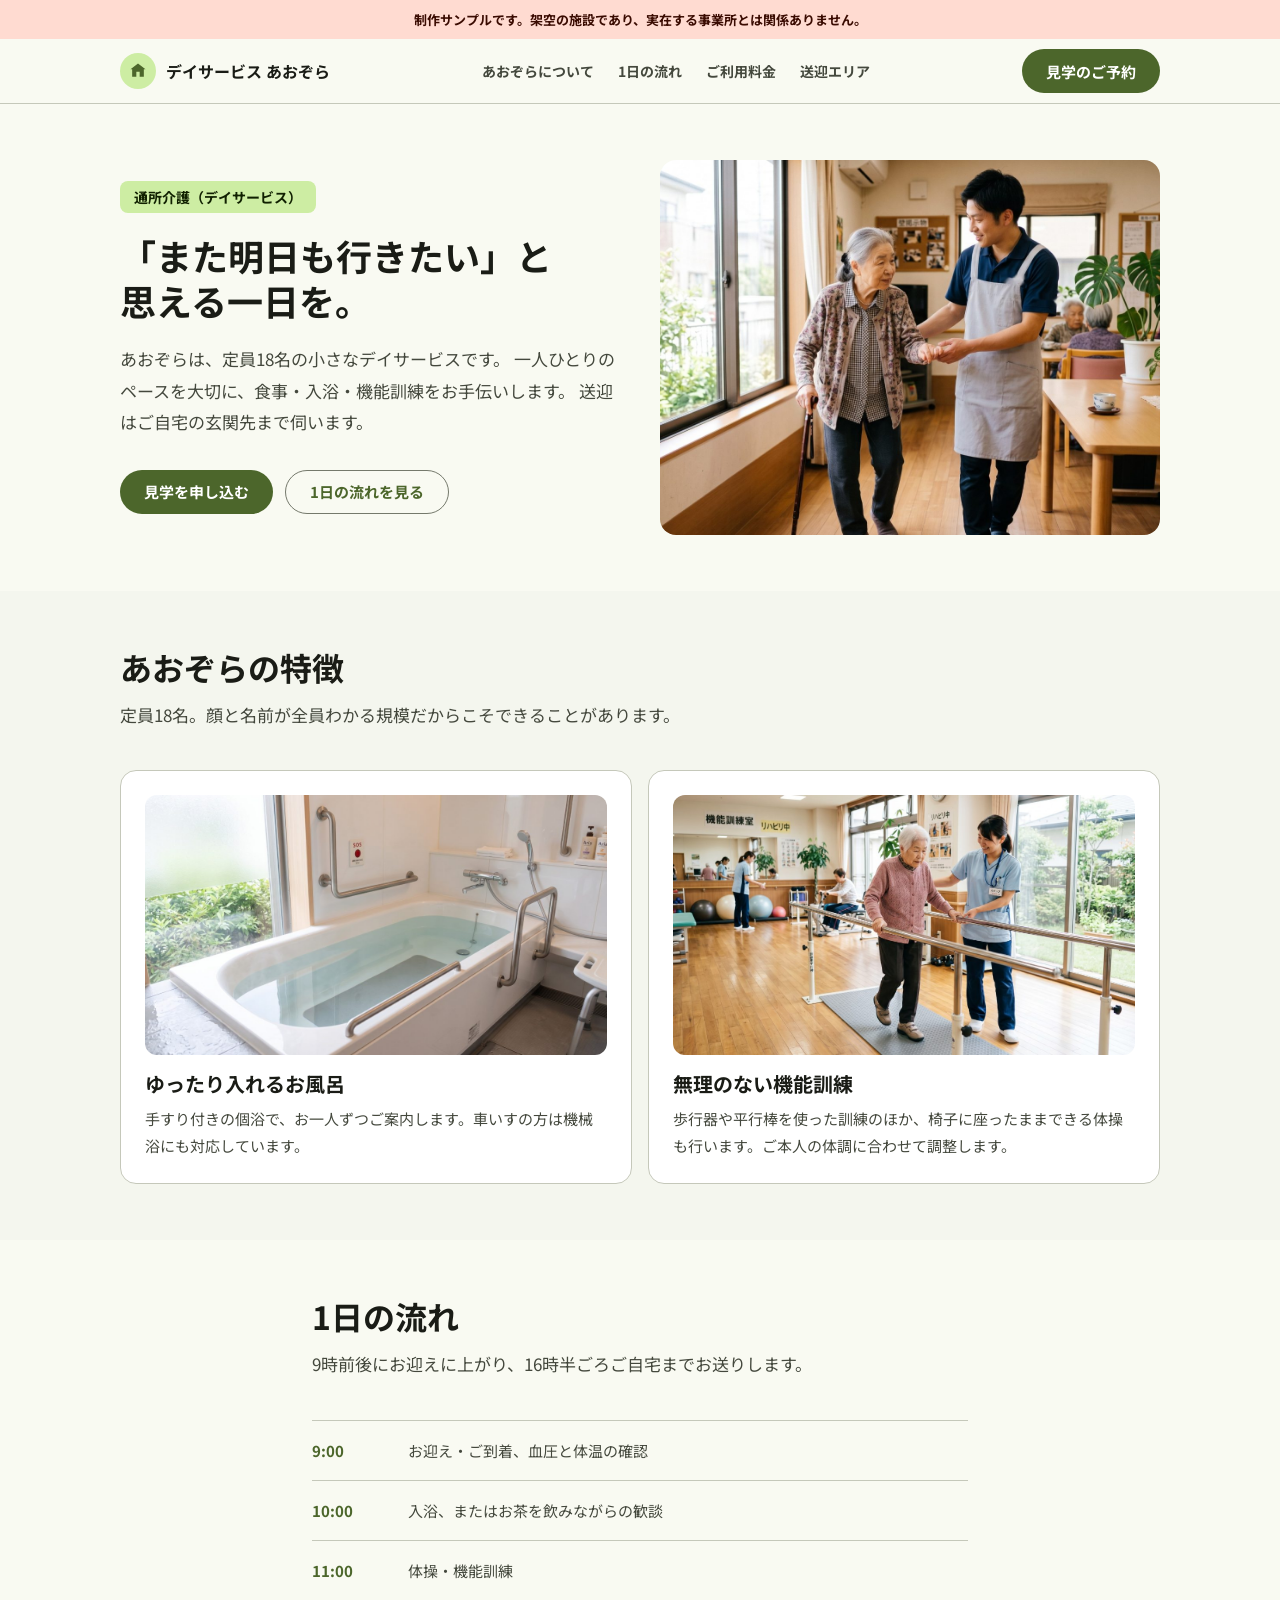
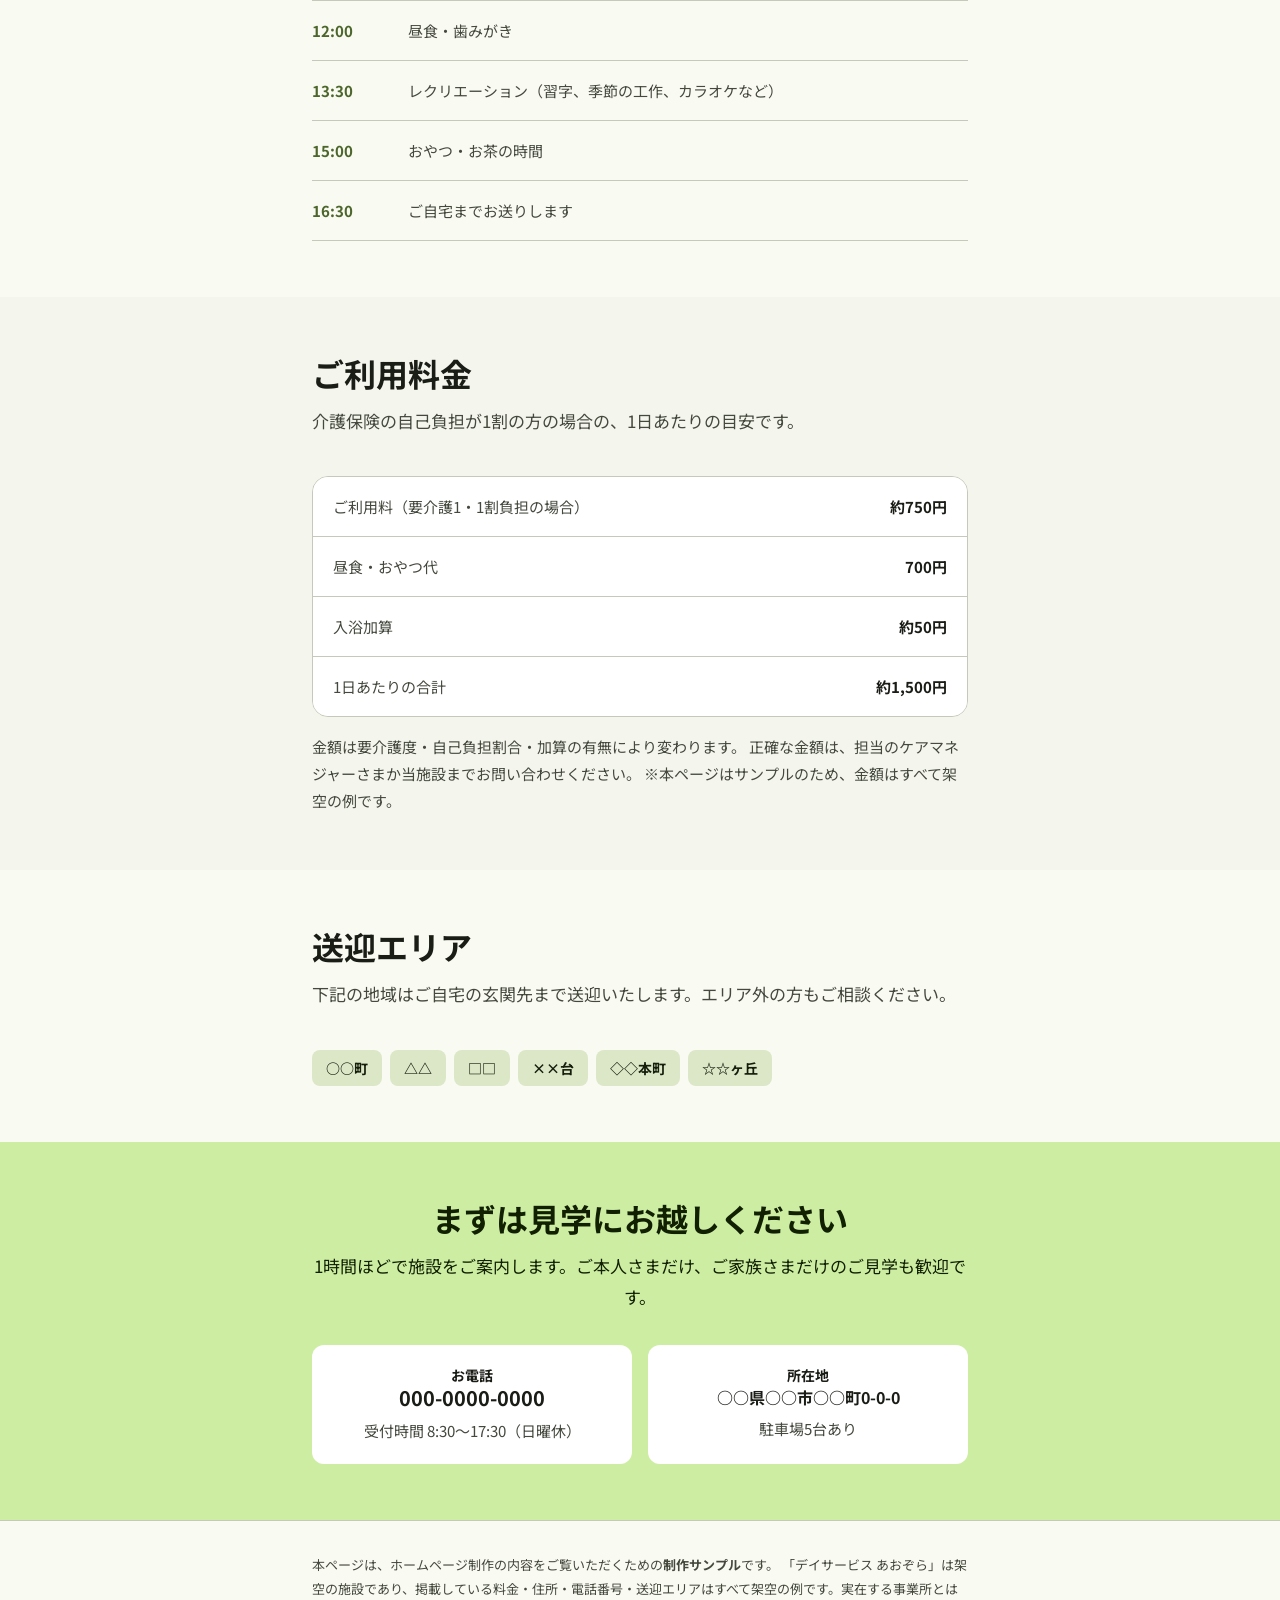
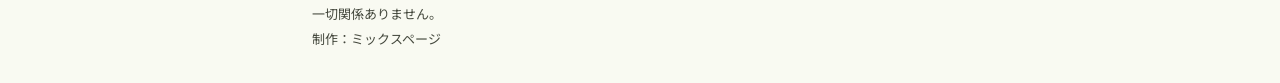
==== sample/index.html @ eab1cb79 "初回コミット: 会社サイト + 制作サンプル(あおぞら) Co-Authored-By: Claude Sonnet 5 <noreply@anthropic.com> Claude-Session:" ====
<!doctype html>
<html lang="ja">
<head>
<meta charset="utf-8">
<meta name="viewport" content="width=device-width, initial-scale=1">
<title>デイサービス あおぞら｜制作サンプル</title>
<meta name="description" content="架空のデイサービスを想定した、ホームページ制作サンプルです。">
<meta name="robots" content="noindex, nofollow">
<link rel="preconnect" href="https://fonts.googleapis.com">
<link rel="preconnect" href="https://fonts.gstatic.com" crossorigin>
<link href="https://fonts.googleapis.com/css2?family=Noto+Sans+JP:wght@400;500;700&display=swap" rel="stylesheet">
<link rel="stylesheet" href="css/style.css?v=3">
</head>
<body>

<div class="sample-bar">制作サンプルです。架空の施設であり、実在する事業所とは関係ありません。</div>

<a class="skip" href="#main">本文へスキップ</a>

<header class="appbar">
  <div class="wrap appbar__in">
    <a class="appbar__brand" href="#main">
      <span class="appbar__mark" aria-hidden="true">
        <svg width="20" height="20" viewBox="0 0 24 24" fill="var(--md-primary)"><path d="M12 3 3 10h2v9h5v-6h4v6h5v-9h2z"/></svg>
      </span>
      <span class="title-md">デイサービス あおぞら</span>
    </a>
    <nav class="appbar__nav label-lg" aria-label="サイト内ナビゲーション">
      <a href="#about">あおぞらについて</a>
      <a href="#day">1日の流れ</a>
      <a href="#price">ご利用料金</a>
      <a href="#area">送迎エリア</a>
    </nav>
    <a class="btn btn--filled appbar__cta" href="#contact" aria-label="見学のご予約">
      <span class="appbar__cta-long" aria-hidden="true">見学のご予約</span>
      <span class="appbar__cta-short" aria-hidden="true">見学予約</span>
    </a>
  </div>
</header>

<main id="main">

  <!-- ============================ hero -->
  <section class="hero">
    <div class="wrap hero__grid">
      <div>
        <p class="hero__eyebrow label-lg">通所介護（デイサービス）</p>
        <h1 class="display-sm">「また明日も行きたい」と<br>思える一日を。</h1>
        <p class="hero__lead body-lg">
          あおぞらは、定員18名の小さなデイサービスです。
          一人ひとりのペースを大切に、食事・入浴・機能訓練をお手伝いします。
          送迎はご自宅の玄関先まで伺います。
        </p>
        <div class="btn-row">
          <a class="btn btn--filled" href="#contact">見学を申し込む</a>
          <a class="btn btn--outlined" href="#day">1日の流れを見る</a>
        </div>
      </div>

      <div>
        <img class="hero__photo" src="img/hero.jpg" alt="窓の明るい室内で、介護スタッフが杖をついた女性の手を取って歩行を介助している様子" width="1600" height="872">
      </div>
    </div>
  </section>

  <!-- ============================ 特徴 -->
  <section class="sec sec--container" id="about">
    <div class="wrap">
      <div class="sec__head">
        <h2 class="headline-lg">あおぞらの特徴</h2>
        <p class="sec__lead body-lg">定員18名。顔と名前が全員わかる規模だからこそできることがあります。</p>
      </div>
      <div class="features">

        <div class="feature">
          <div class="feature__fig">
            <img src="img/bath.jpg" alt="手すりと呼び出しボタン、シャワーチェアを備えた個浴。窓の外に緑が見える" width="1200" height="654">
          </div>
          <h3 class="title-lg">ゆったり入れるお風呂</h3>
          <p class="body-md">手すり付きの個浴で、お一人ずつご案内します。車いすの方は機械浴にも対応しています。</p>
        </div>

        <div class="feature">
          <div class="feature__fig">
            <img src="img/rehab.jpg" alt="機能訓練室で、スタッフが平行棒を使った歩行訓練に付き添っている様子" width="1200" height="669">
          </div>
          <h3 class="title-lg">無理のない機能訓練</h3>
          <p class="body-md">歩行器や平行棒を使った訓練のほか、椅子に座ったままできる体操も行います。ご本人の体調に合わせて調整します。</p>
        </div>

      </div>
    </div>
  </section>

  <!-- ============================ 1日の流れ -->
  <section class="sec" id="day">
    <div class="wrap wrap--narrow">
      <div class="sec__head">
        <h2 class="headline-lg">1日の流れ</h2>
        <p class="sec__lead body-lg">9時前後にお迎えに上がり、16時半ごろご自宅までお送りします。</p>
      </div>
      <dl class="timeline body-md">
        <div><dt>9:00</dt><dd>お迎え・ご到着、血圧と体温の確認</dd></div>
        <div><dt>10:00</dt><dd>入浴、またはお茶を飲みながらの歓談</dd></div>
        <div><dt>11:00</dt><dd>体操・機能訓練</dd></div>
        <div><dt>12:00</dt><dd>昼食・歯みがき</dd></div>
        <div><dt>13:30</dt><dd>レクリエーション（習字、季節の工作、カラオケなど）</dd></div>
        <div><dt>15:00</dt><dd>おやつ・お茶の時間</dd></div>
        <div><dt>16:30</dt><dd>ご自宅までお送りします</dd></div>
      </dl>
    </div>
  </section>

  <!-- ============================ 料金 -->
  <section class="sec sec--container" id="price">
    <div class="wrap wrap--narrow">
      <div class="sec__head">
        <h2 class="headline-lg">ご利用料金</h2>
        <p class="sec__lead body-lg">介護保険の自己負担が1割の方の場合の、1日あたりの目安です。</p>
      </div>
      <dl class="price-table body-md">
        <div><dt>ご利用料（要介護1・1割負担の場合）</dt><dd>約750円</dd></div>
        <div><dt>昼食・おやつ代</dt><dd>700円</dd></div>
        <div><dt>入浴加算</dt><dd>約50円</dd></div>
        <div><dt>1日あたりの合計</dt><dd>約1,500円</dd></div>
      </dl>
      <p class="note body-md">
        金額は要介護度・自己負担割合・加算の有無により変わります。
        正確な金額は、担当のケアマネジャーさまか当施設までお問い合わせください。
        ※本ページはサンプルのため、金額はすべて架空の例です。
      </p>
    </div>
  </section>

  <!-- ============================ 送迎エリア -->
  <section class="sec" id="area">
    <div class="wrap wrap--narrow">
      <div class="sec__head">
        <h2 class="headline-lg">送迎エリア</h2>
        <p class="sec__lead body-lg">下記の地域はご自宅の玄関先まで送迎いたします。エリア外の方もご相談ください。</p>
      </div>
      <div class="area-chips">
        <span class="chip">○○町</span>
        <span class="chip">△△</span>
        <span class="chip">□□</span>
        <span class="chip">××台</span>
        <span class="chip">◇◇本町</span>
        <span class="chip">☆☆ヶ丘</span>
      </div>
    </div>
  </section>

  <!-- ============================ CTA -->
  <section class="cta" id="contact">
    <div class="wrap wrap--narrow">
      <h2 class="headline-lg">まずは見学にお越しください</h2>
      <p class="cta__lead body-lg">1時間ほどで施設をご案内します。ご本人さまだけ、ご家族さまだけのご見学も歓迎です。</p>
      <div class="cta__contact">
        <div class="cta__card">
          <p class="label-lg">お電話</p>
          <p class="title-lg">000-0000-0000</p>
          <p class="body-md">受付時間 8:30〜17:30（日曜休）</p>
        </div>
        <div class="cta__card">
          <p class="label-lg">所在地</p>
          <p class="title-md">○○県○○市○○町0-0-0</p>
          <p class="body-md">駐車場5台あり</p>
        </div>
      </div>
    </div>
  </section>

</main>

<footer class="ftr">
  <div class="wrap wrap--narrow">
    <p>
      本ページは、ホームページ制作の内容をご覧いただくための<strong>制作サンプル</strong>です。
      「デイサービス あおぞら」は架空の施設であり、掲載している料金・住所・電話番号・送迎エリアはすべて架空の例です。実在する事業所とは一切関係ありません。
    </p>
    <p>制作：ミックスページ</p>
  </div>
</footer>

</body>
</html>
---- sample/css/style.css ----
/* ============================================================
   デイサービス あおぞら（架空・制作サンプル）
   Material Design 3 準拠。緑系のトーナルパレット。
   ============================================================ */

:root {
  --md-primary: #4c662b;
  --md-on-primary: #ffffff;
  --md-primary-container: #cdeda3;
  --md-on-primary-container: #102000;

  --md-secondary: #586249;
  --md-on-secondary: #ffffff;
  --md-secondary-container: #dce7c8;
  --md-on-secondary-container: #151e0b;

  --md-tertiary: #8f4c38;
  --md-on-tertiary: #ffffff;
  --md-tertiary-container: #ffdbd1;
  --md-on-tertiary-container: #3a0b01;

  --md-surface: #f9faf2;
  --md-on-surface: #1a1c16;
  --md-on-surface-variant: #44483d;
  --md-outline: #75796c;
  --md-outline-variant: #c5c8ba;

  --md-surface-container-lowest: #ffffff;
  --md-surface-container-low: #f4f6ee;
  --md-surface-container: #eef0e8;
  --md-surface-container-high: #e8ebe2;

  --shape-sm: 8px;
  --shape-md: 12px;
  --shape-lg: 16px;
  --shape-full: 999px;

  --font: "Noto Sans JP", "Roboto", -apple-system, BlinkMacSystemFont, sans-serif;
}

@media (prefers-color-scheme: dark) {
  :root {
    --md-primary: #b1d18a;
    --md-on-primary: #1f3701;
    --md-primary-container: #354e16;
    --md-on-primary-container: #cdeda3;

    --md-secondary: #bfcbad;
    --md-on-secondary: #2a331e;
    --md-secondary-container: #404a33;
    --md-on-secondary-container: #dce7c8;

    --md-tertiary: #ffb59f;
    --md-on-tertiary: #561f0f;
    --md-tertiary-container: #723523;
    --md-on-tertiary-container: #ffdbd1;

    --md-surface: #11140e;
    --md-on-surface: #e2e3dc;
    --md-on-surface-variant: #c5c8ba;
    --md-outline: #8f9285;
    --md-outline-variant: #44483d;

    --md-surface-container-lowest: #0c0f09;
    --md-surface-container-low: #1a1c16;
    --md-surface-container: #1e201a;
    --md-surface-container-high: #282b24;
  }
}

* { box-sizing: border-box; }
body {
  margin: 0; font-family: var(--font);
  background: var(--md-surface); color: var(--md-on-surface);
  -webkit-font-smoothing: antialiased;
}
img, svg { max-width: 100%; display: block; }
a { color: inherit; }
h1, h2, h3, p, dl, dd, ul { margin: 0; }
ul { padding: 0; list-style: none; }

.display-sm { font-size: 2.25rem; line-height: 1.25; font-weight: 700; }
.headline-lg { font-size: 2rem; line-height: 1.25; font-weight: 700; }
.headline-sm { font-size: 1.5rem; line-height: 1.35; font-weight: 700; }
.title-lg { font-size: 1.25rem; line-height: 1.3; font-weight: 700; }
.title-md { font-size: 1rem; line-height: 1.5; font-weight: 700; }
.body-lg { font-size: 1.0625rem; line-height: 1.85; }
.body-md { font-size: 0.9375rem; line-height: 1.8; }
.label-lg { font-size: 0.875rem; line-height: 1.43; font-weight: 700; }
@media (max-width: 40rem) {
  .display-sm { font-size: 1.625rem; }
  .headline-lg { font-size: 1.375rem; }
}

.wrap { max-width: 68rem; margin: 0 auto; padding: 0 1.5rem; }
@media (max-width: 40rem) { .wrap { padding: 0 1.25rem; } }
.wrap--narrow { max-width: 44rem; }

.skip { position: absolute; left: -999px; }
.skip:focus { left: 1rem; top: 1rem; background: var(--md-primary); color: var(--md-on-primary); padding: .5rem 1rem; border-radius: var(--shape-sm); z-index: 100; }
:focus-visible { outline: 3px solid var(--md-primary); outline-offset: 2px; }
@media (prefers-reduced-motion: reduce) { * { transition: none !important; } }

/* --- サンプル表示バー --- */
.sample-bar {
  background: var(--md-tertiary-container); color: var(--md-on-tertiary-container);
  text-align: center; padding: .625rem 1rem; font-size: .8125rem; font-weight: 700;
}

/* --- app bar --- */
.appbar { position: sticky; top: 0; z-index: 40; background: var(--md-surface); border-bottom: 1px solid var(--md-outline-variant); }
.appbar__in { display: flex; align-items: center; justify-content: space-between; height: 4rem; gap: 1rem; }
.appbar__brand { display: flex; align-items: center; gap: .625rem; text-decoration: none; }
.appbar__mark { width: 2.25rem; height: 2.25rem; border-radius: var(--shape-full); background: var(--md-primary-container); display: grid; place-items: center; }
.appbar__brand .title-md { white-space: nowrap; }
.appbar__nav { display: none; gap: 1.5rem; }
.appbar__nav a { text-decoration: none; color: var(--md-on-surface-variant); }
.appbar__nav a:hover { color: var(--md-primary); }
@media (min-width: 56rem) { .appbar__nav { display: flex; } }
.appbar__cta { flex: none; white-space: nowrap; }
.appbar__cta-short { display: none; }
@media (max-width: 30rem) {
  .appbar__in { gap: .5rem; }
  .appbar__brand .title-md { font-size: .9375rem; }
  .appbar__mark { width: 1.875rem; height: 1.875rem; }
  .appbar__cta { height: 2.25rem; padding: 0 1rem; font-size: .8125rem; }
  .appbar__cta-long { display: none; }
  .appbar__cta-short { display: inline; }
}

/* --- buttons --- */
.btn {
  display: inline-flex; align-items: center; justify-content: center;
  height: 2.75rem; padding: 0 1.5rem; border-radius: var(--shape-full);
  text-decoration: none; font-weight: 700; font-size: .9375rem; border: none;
  transition: box-shadow .2s ease;
}
.btn--filled { background: var(--md-primary); color: var(--md-on-primary); }
.btn--filled:hover { box-shadow: 0 1px 3px rgba(0,0,0,.3), 0 4px 8px rgba(0,0,0,.15); }
.btn--tonal { background: var(--md-secondary-container); color: var(--md-on-secondary-container); }
.btn--outlined { border: 1px solid var(--md-outline); color: var(--md-primary); }
.btn-row { display: flex; gap: .75rem; flex-wrap: wrap; margin-top: 2rem; }

/* --- hero --- */
.hero { padding: 3.5rem 0; }
.hero__grid { display: grid; gap: 2.5rem; align-items: center; }
@media (min-width: 56rem) { .hero__grid { grid-template-columns: 1fr 1fr; } }
.hero__eyebrow { display: inline-block; background: var(--md-primary-container); color: var(--md-on-primary-container); padding: .375rem .875rem; border-radius: var(--shape-sm); margin-bottom: 1.25rem; }
.hero__lead { margin-top: 1.25rem; color: var(--md-on-surface-variant); }
.hero__photo { width: 100%; height: auto; aspect-ratio: 4 / 3; object-fit: cover; border-radius: var(--shape-lg); background: var(--md-secondary-container); }

/* --- sections --- */
.sec { padding: 3.5rem 0; }
.sec--container { background: var(--md-surface-container-low); }
.sec__head { margin-bottom: 2.5rem; }
.sec__lead { margin-top: .75rem; color: var(--md-on-surface-variant); }

/* --- feature cards --- */
.features { display: grid; gap: 1rem; }
@media (min-width: 48rem) { .features { grid-template-columns: repeat(2, 1fr); } }
.feature { background: var(--md-surface-container-lowest); border: 1px solid var(--md-outline-variant); border-radius: var(--shape-lg); padding: 1.5rem; }
.feature__fig { border-radius: var(--shape-md); overflow: hidden; margin-bottom: 1rem; background: var(--md-secondary-container); }
.feature__fig img { width: 100%; height: auto; aspect-ratio: 16 / 9; object-fit: cover; }
.feature h3 { margin-bottom: .5rem; }
.feature p { color: var(--md-on-surface-variant); }

/* --- timeline --- */
.timeline { border-top: 1px solid var(--md-outline-variant); }
.timeline > div { display: grid; grid-template-columns: 5rem 1fr; gap: 1rem; padding: 1rem 0; border-bottom: 1px solid var(--md-outline-variant); }
.timeline dt { font-weight: 700; color: var(--md-primary); }
.timeline dd { color: var(--md-on-surface-variant); }

/* --- price --- */
.price-table { border-radius: var(--shape-lg); overflow: hidden; border: 1px solid var(--md-outline-variant); }
.price-table > div { display: grid; grid-template-columns: 1fr auto; gap: 1rem; padding: 1rem 1.25rem; background: var(--md-surface-container-lowest); border-bottom: 1px solid var(--md-outline-variant); }
.price-table > div:last-child { border-bottom: none; }
.price-table dt { color: var(--md-on-surface-variant); }
.price-table dd { font-weight: 700; }
.note { margin-top: 1rem; color: var(--md-on-surface-variant); }

/* --- area --- */
.area-chips { display: flex; flex-wrap: wrap; gap: .5rem; margin-top: 1.5rem; }
.chip { background: var(--md-secondary-container); color: var(--md-on-secondary-container); border-radius: var(--shape-sm); padding: .5rem .875rem; font-size: .875rem; font-weight: 700; }

/* --- CTA --- */
.cta { padding: 3.5rem 0; background: var(--md-primary-container); color: var(--md-on-primary-container); text-align: center; }
.cta .btn-row { justify-content: center; }
.cta__lead { margin-top: .75rem; }
.cta__contact { margin-top: 2rem; display: grid; gap: 1rem; }
@media (min-width: 40rem) { .cta__contact { grid-template-columns: 1fr 1fr; } }
.cta__card { background: var(--md-surface-container-lowest); color: var(--md-on-surface); border-radius: var(--shape-md); padding: 1.25rem; }
.cta__card p:last-child { margin-top: .375rem; color: var(--md-on-surface-variant); }

/* --- footer --- */
.ftr { padding: 2rem 0; border-top: 1px solid var(--md-outline-variant); }
.ftr p { color: var(--md-on-surface-variant); font-size: .8125rem; line-height: 1.9; }
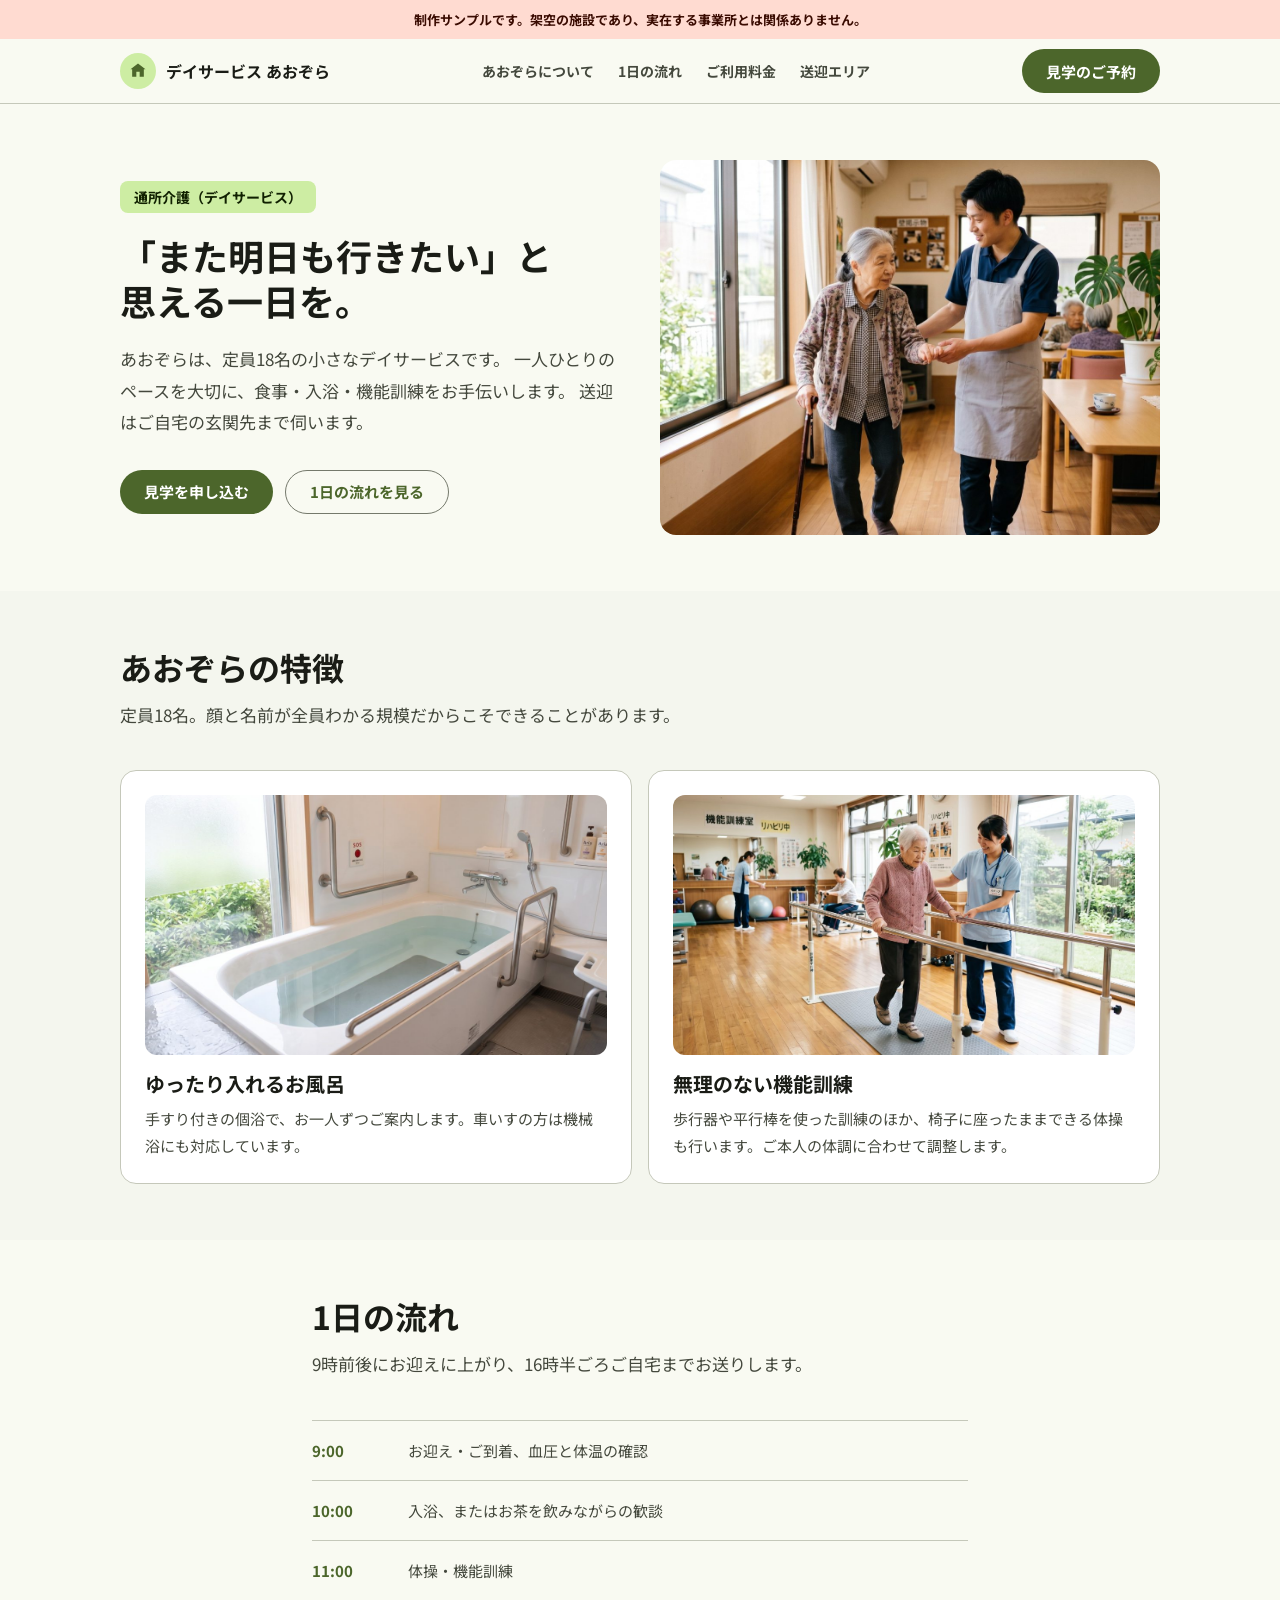
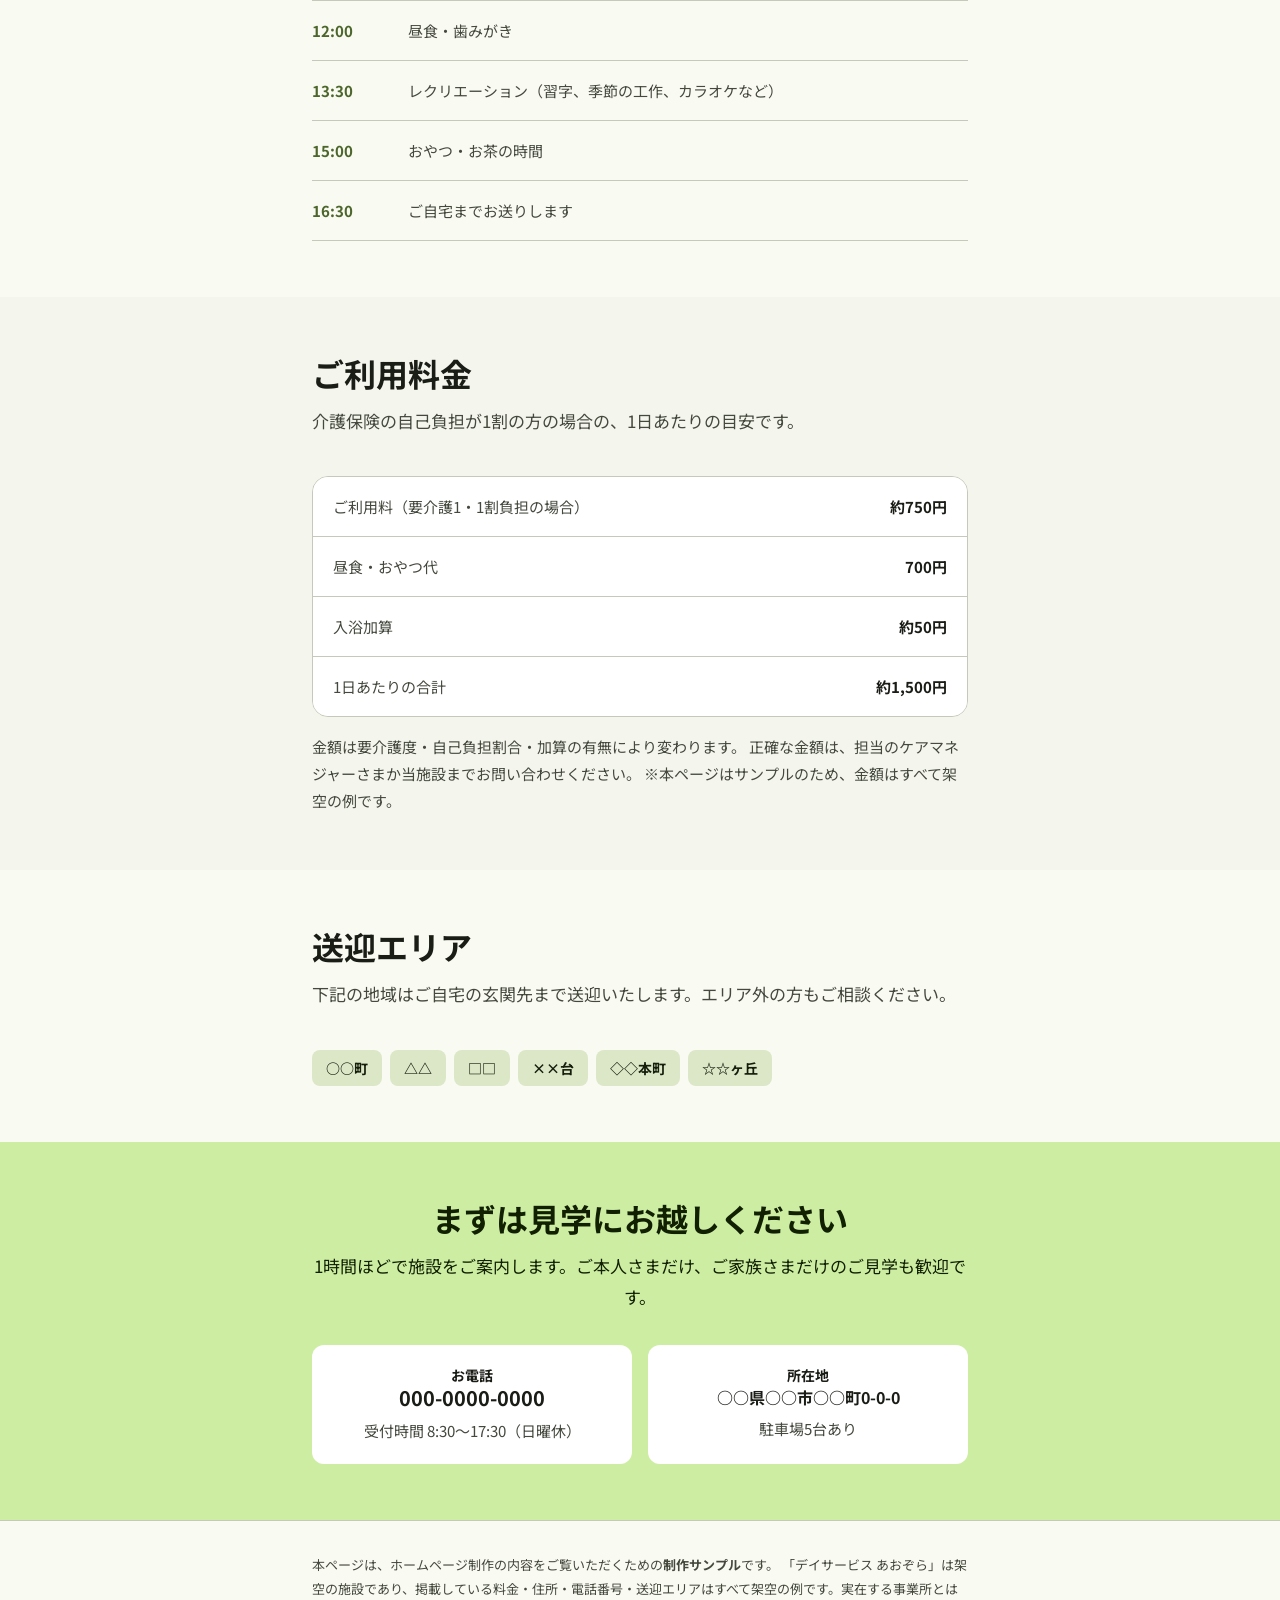
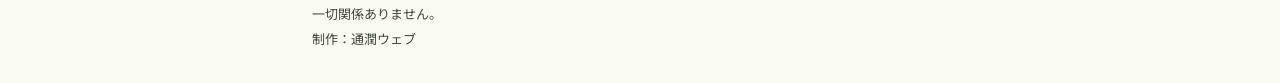
==== commit cc21ecbc: "屋号をミックスページから通潤ウェブに変更 同名・類似名の先行事業者が多数存在し、指名検索で埋もれるため屋号を変更。 「ミックスページ」は mixi／mixiページ と音が重なり、同業のウェブミックス " ====
--- a/sample/index.html
+++ b/sample/index.html
@@ -9,7 +9,7 @@
 <link rel="preconnect" href="https://fonts.googleapis.com">
 <link rel="preconnect" href="https://fonts.gstatic.com" crossorigin>
 <link href="https://fonts.googleapis.com/css2?family=Noto+Sans+JP:wght@400;500;700&display=swap" rel="stylesheet">
-<link rel="stylesheet" href="css/style.css?v=3">
+<link rel="stylesheet" href="css/style.css?v=4">
 </head>
 <body>
 
@@ -178,7 +178,7 @@
       本ページは、ホームページ制作の内容をご覧いただくための<strong>制作サンプル</strong>です。
       「デイサービス あおぞら」は架空の施設であり、掲載している料金・住所・電話番号・送迎エリアはすべて架空の例です。実在する事業所とは一切関係ありません。
     </p>
-    <p>制作：ミックスページ</p>
+    <p>制作：通潤ウェブ</p>
   </div>
 </footer>
 
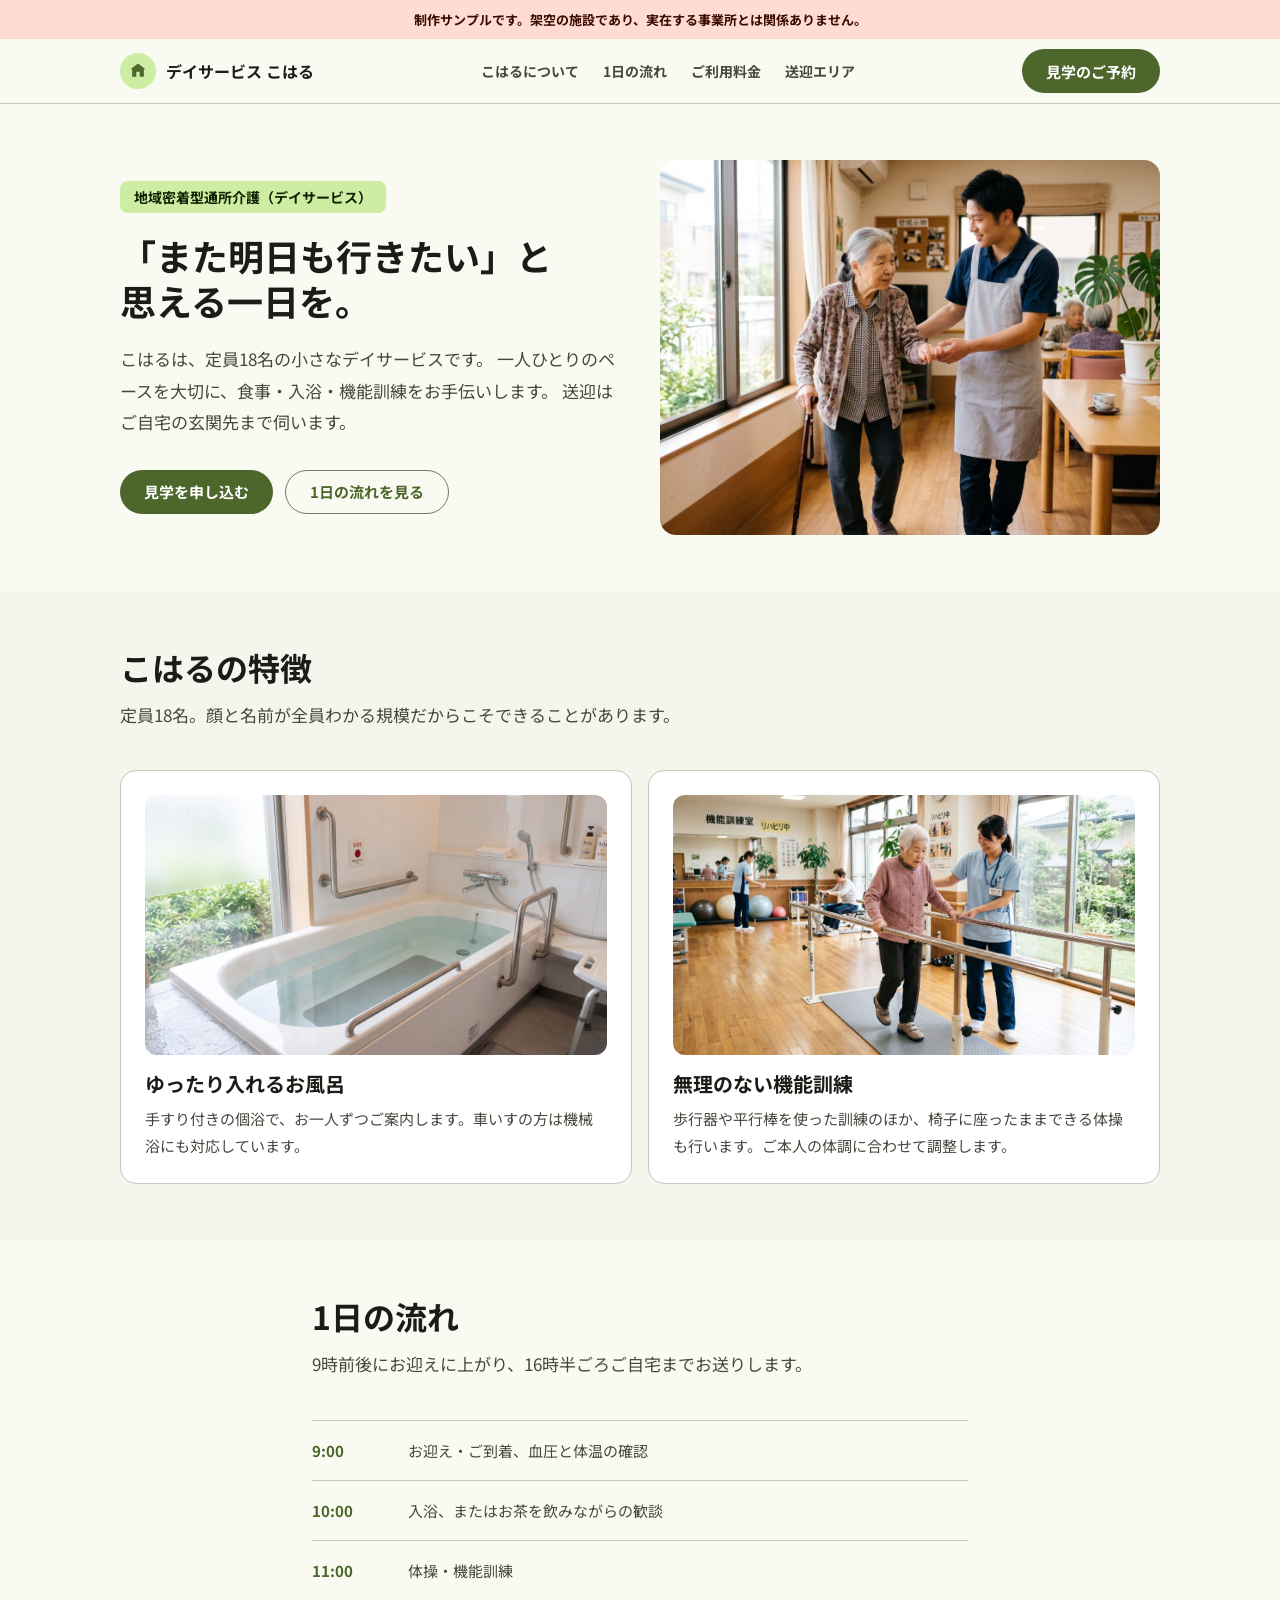
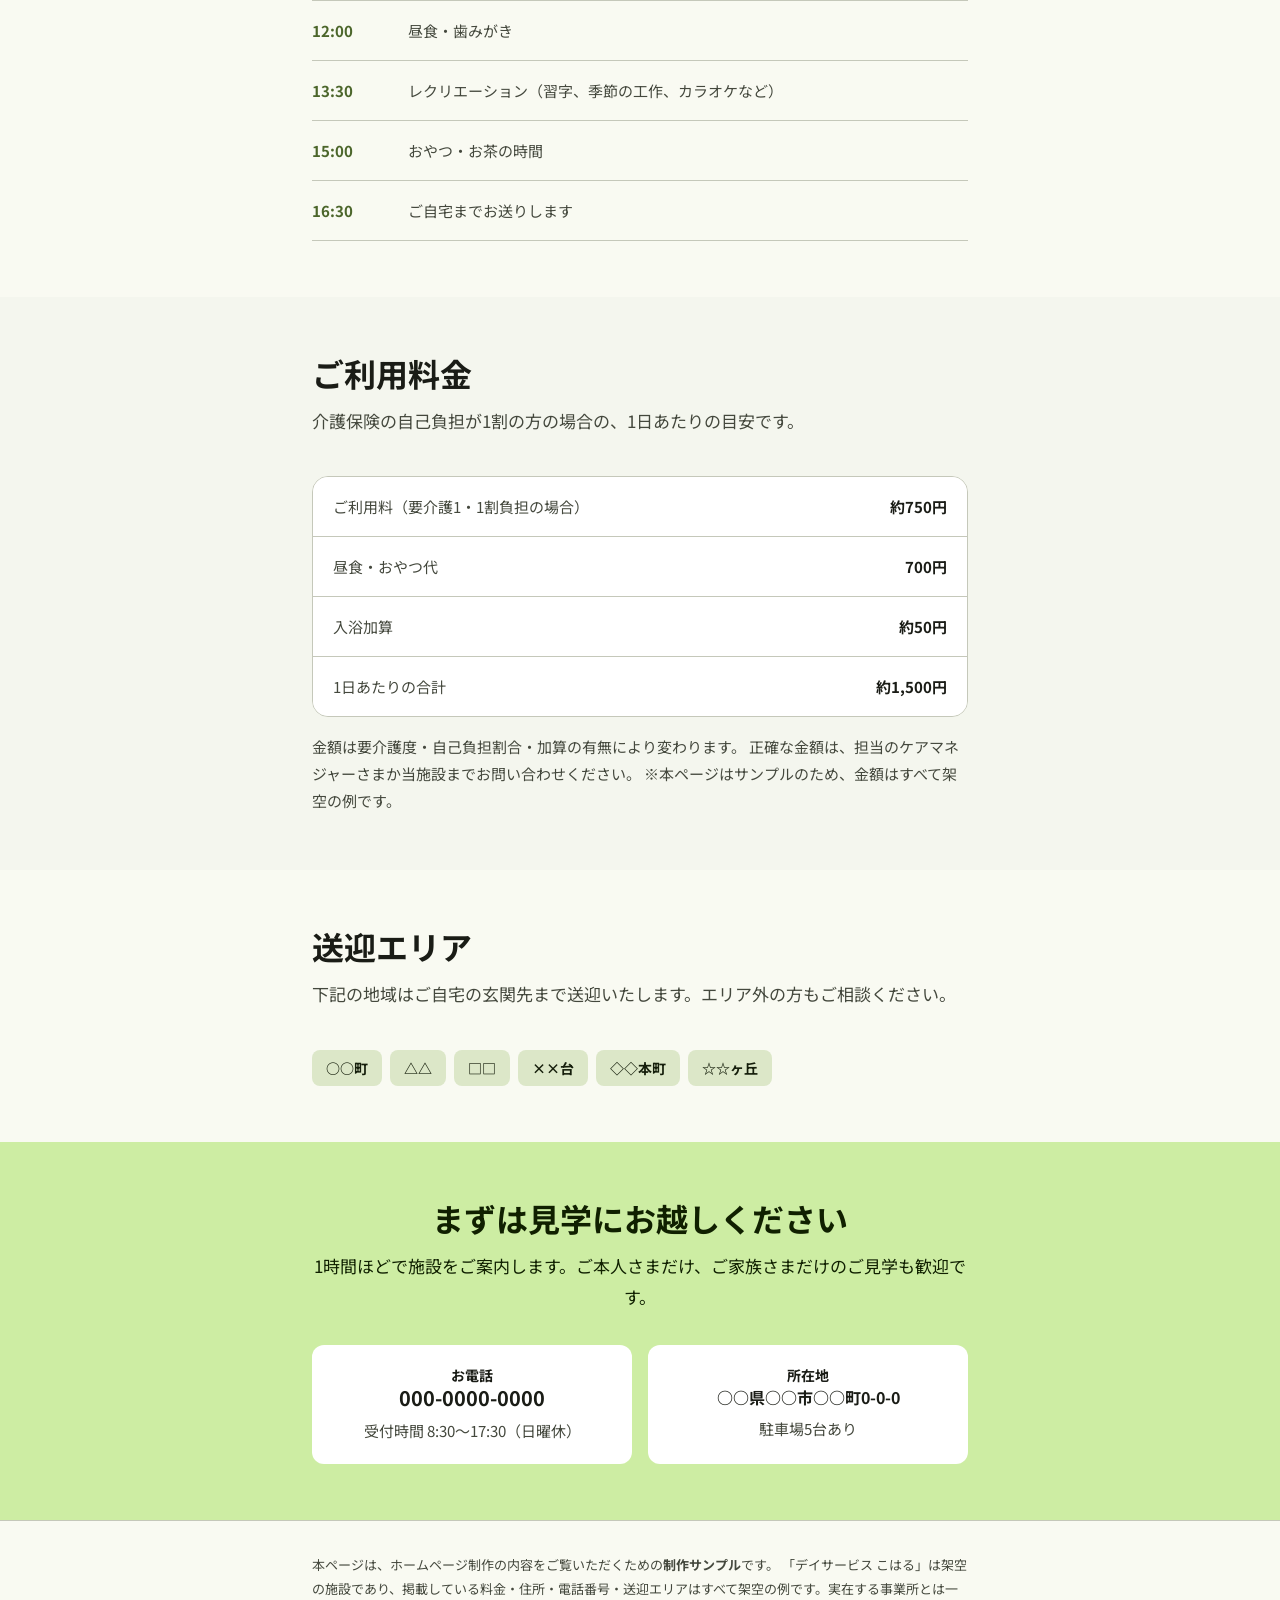
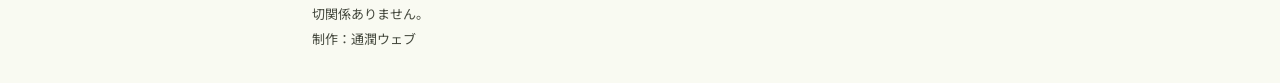
==== commit 49ad28e5: "制作サンプルの施設名を「あおぞら」から「こはる」に変更 熊本市北区に「デイサービス あおぞら」（株式会社Ｋ＆Ｇ）が実在し、 これから営業をかける地域の事業所と名前が重なっていたため。 「こはる」は岡山" ====
--- a/sample/index.html
+++ b/sample/index.html
@@ -3,7 +3,7 @@
 <head>
 <meta charset="utf-8">
 <meta name="viewport" content="width=device-width, initial-scale=1">
-<title>デイサービス あおぞら｜制作サンプル</title>
+<title>デイサービス こはる｜制作サンプル</title>
 <meta name="description" content="架空のデイサービスを想定した、ホームページ制作サンプルです。">
 <meta name="robots" content="noindex, nofollow">
 <link rel="preconnect" href="https://fonts.googleapis.com">
@@ -23,10 +23,10 @@
       <span class="appbar__mark" aria-hidden="true">
         <svg width="20" height="20" viewBox="0 0 24 24" fill="var(--md-primary)"><path d="M12 3 3 10h2v9h5v-6h4v6h5v-9h2z"/></svg>
       </span>
-      <span class="title-md">デイサービス あおぞら</span>
+      <span class="title-md">デイサービス こはる</span>
     </a>
     <nav class="appbar__nav label-lg" aria-label="サイト内ナビゲーション">
-      <a href="#about">あおぞらについて</a>
+      <a href="#about">こはるについて</a>
       <a href="#day">1日の流れ</a>
       <a href="#price">ご利用料金</a>
       <a href="#area">送迎エリア</a>
@@ -44,10 +44,10 @@
   <section class="hero">
     <div class="wrap hero__grid">
       <div>
-        <p class="hero__eyebrow label-lg">通所介護（デイサービス）</p>
+        <p class="hero__eyebrow label-lg">地域密着型通所介護（デイサービス）</p>
         <h1 class="display-sm">「また明日も行きたい」と<br>思える一日を。</h1>
         <p class="hero__lead body-lg">
-          あおぞらは、定員18名の小さなデイサービスです。
+          こはるは、定員18名の小さなデイサービスです。
           一人ひとりのペースを大切に、食事・入浴・機能訓練をお手伝いします。
           送迎はご自宅の玄関先まで伺います。
         </p>
@@ -67,7 +67,7 @@
   <section class="sec sec--container" id="about">
     <div class="wrap">
       <div class="sec__head">
-        <h2 class="headline-lg">あおぞらの特徴</h2>
+        <h2 class="headline-lg">こはるの特徴</h2>
         <p class="sec__lead body-lg">定員18名。顔と名前が全員わかる規模だからこそできることがあります。</p>
       </div>
       <div class="features">
@@ -176,7 +176,7 @@
   <div class="wrap wrap--narrow">
     <p>
       本ページは、ホームページ制作の内容をご覧いただくための<strong>制作サンプル</strong>です。
-      「デイサービス あおぞら」は架空の施設であり、掲載している料金・住所・電話番号・送迎エリアはすべて架空の例です。実在する事業所とは一切関係ありません。
+      「デイサービス こはる」は架空の施設であり、掲載している料金・住所・電話番号・送迎エリアはすべて架空の例です。実在する事業所とは一切関係ありません。
     </p>
     <p>制作：通潤ウェブ</p>
   </div>
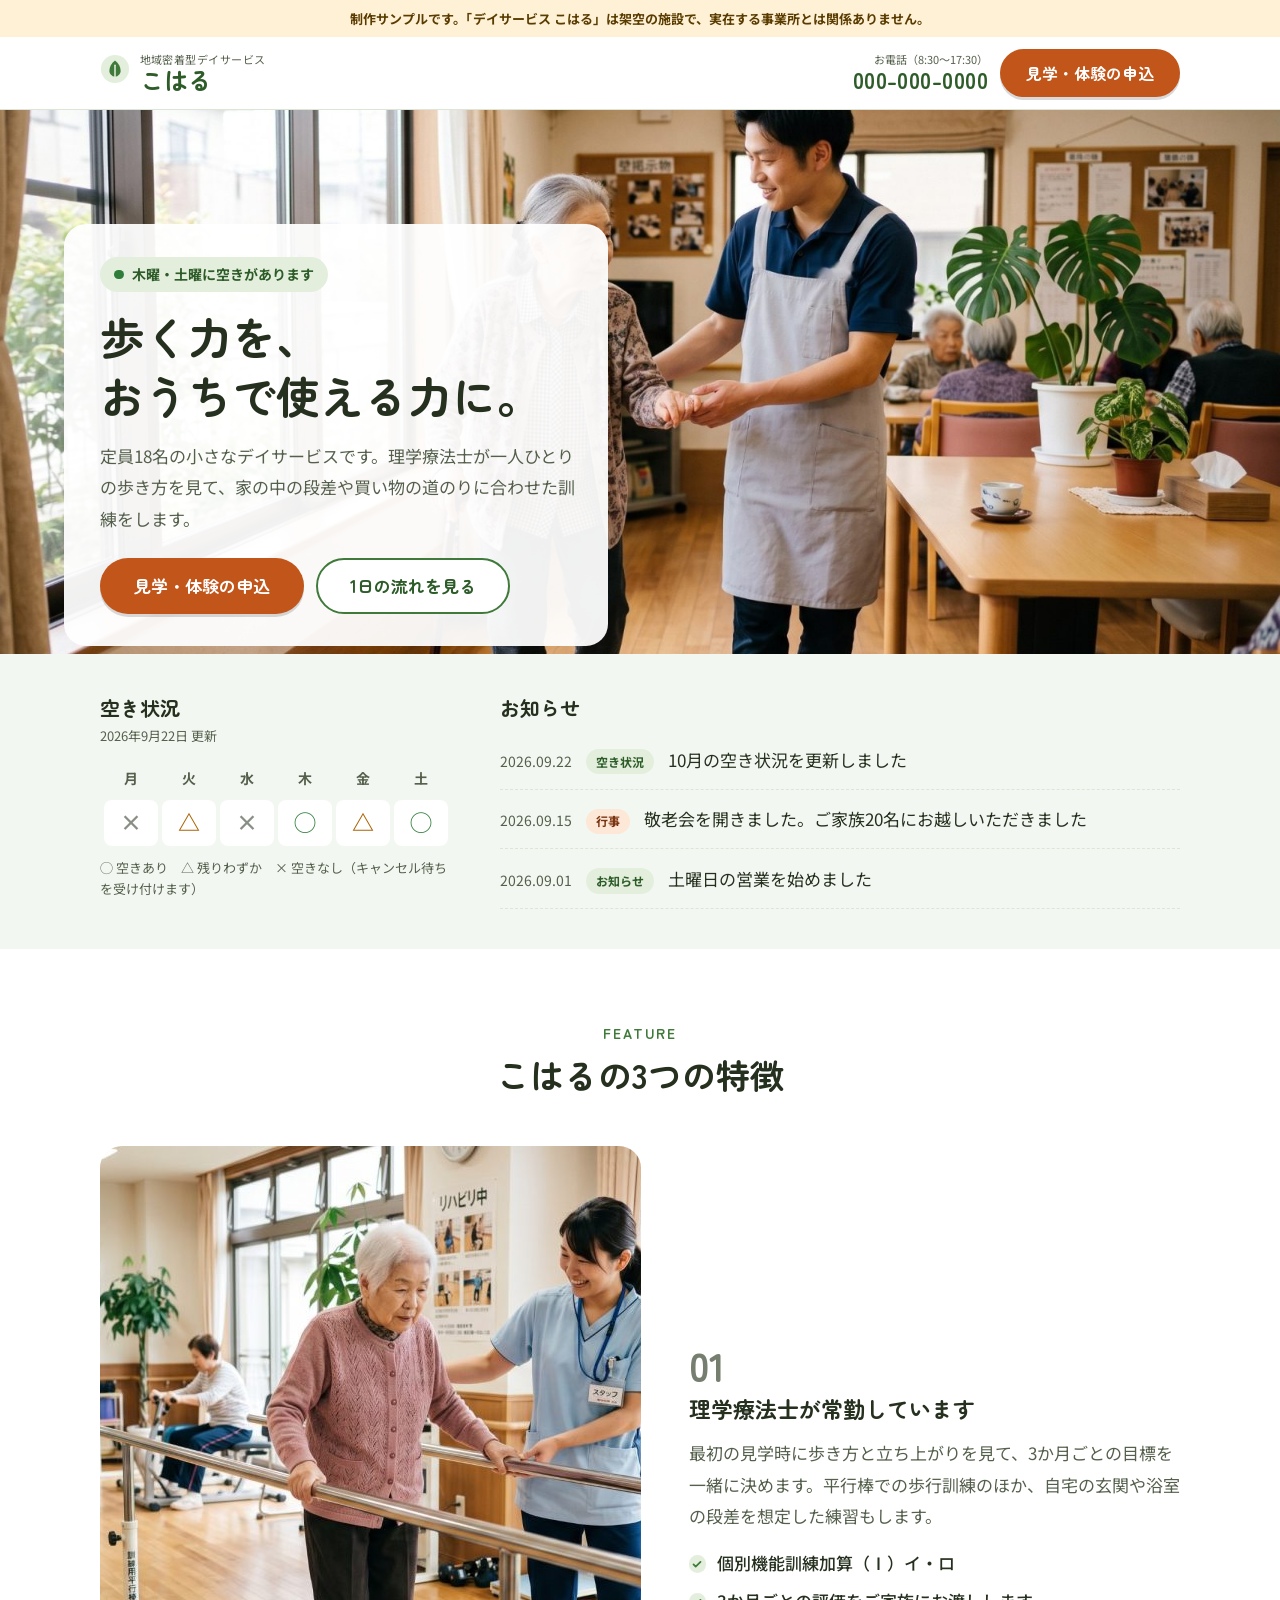
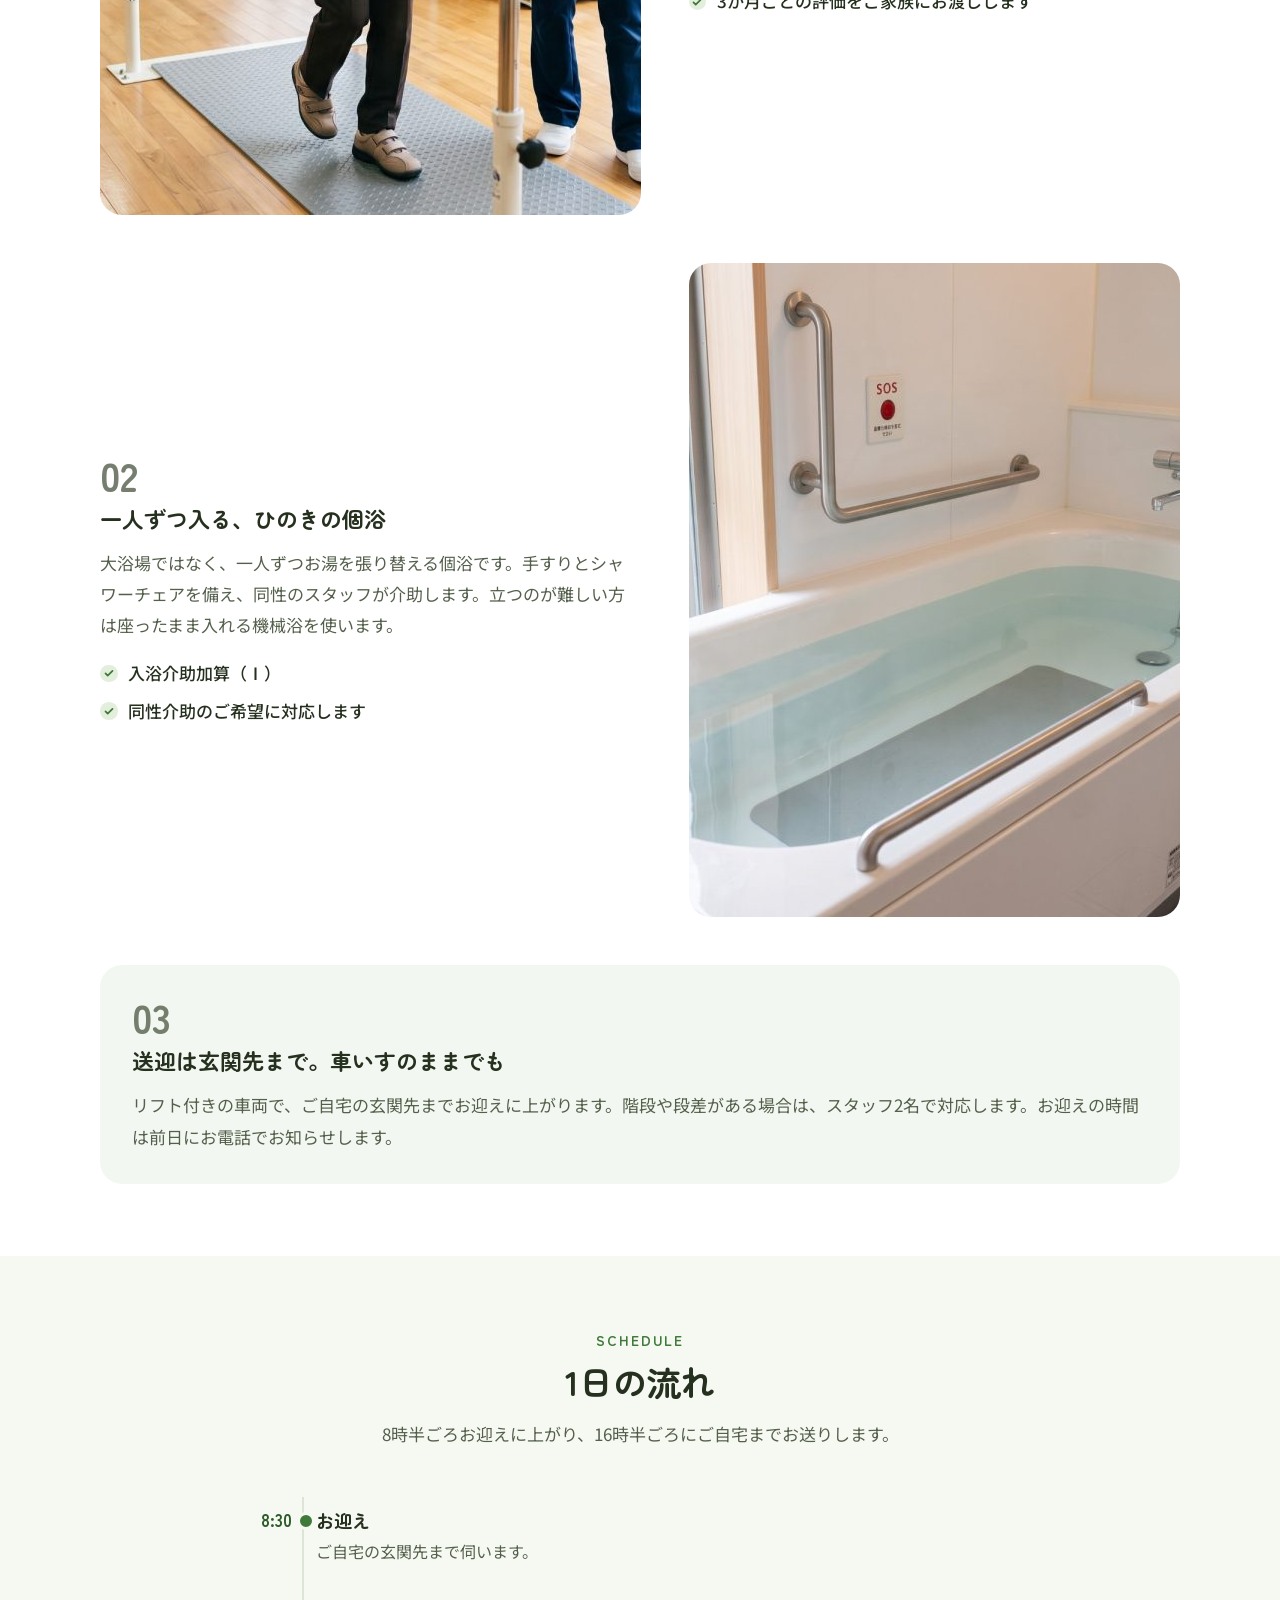
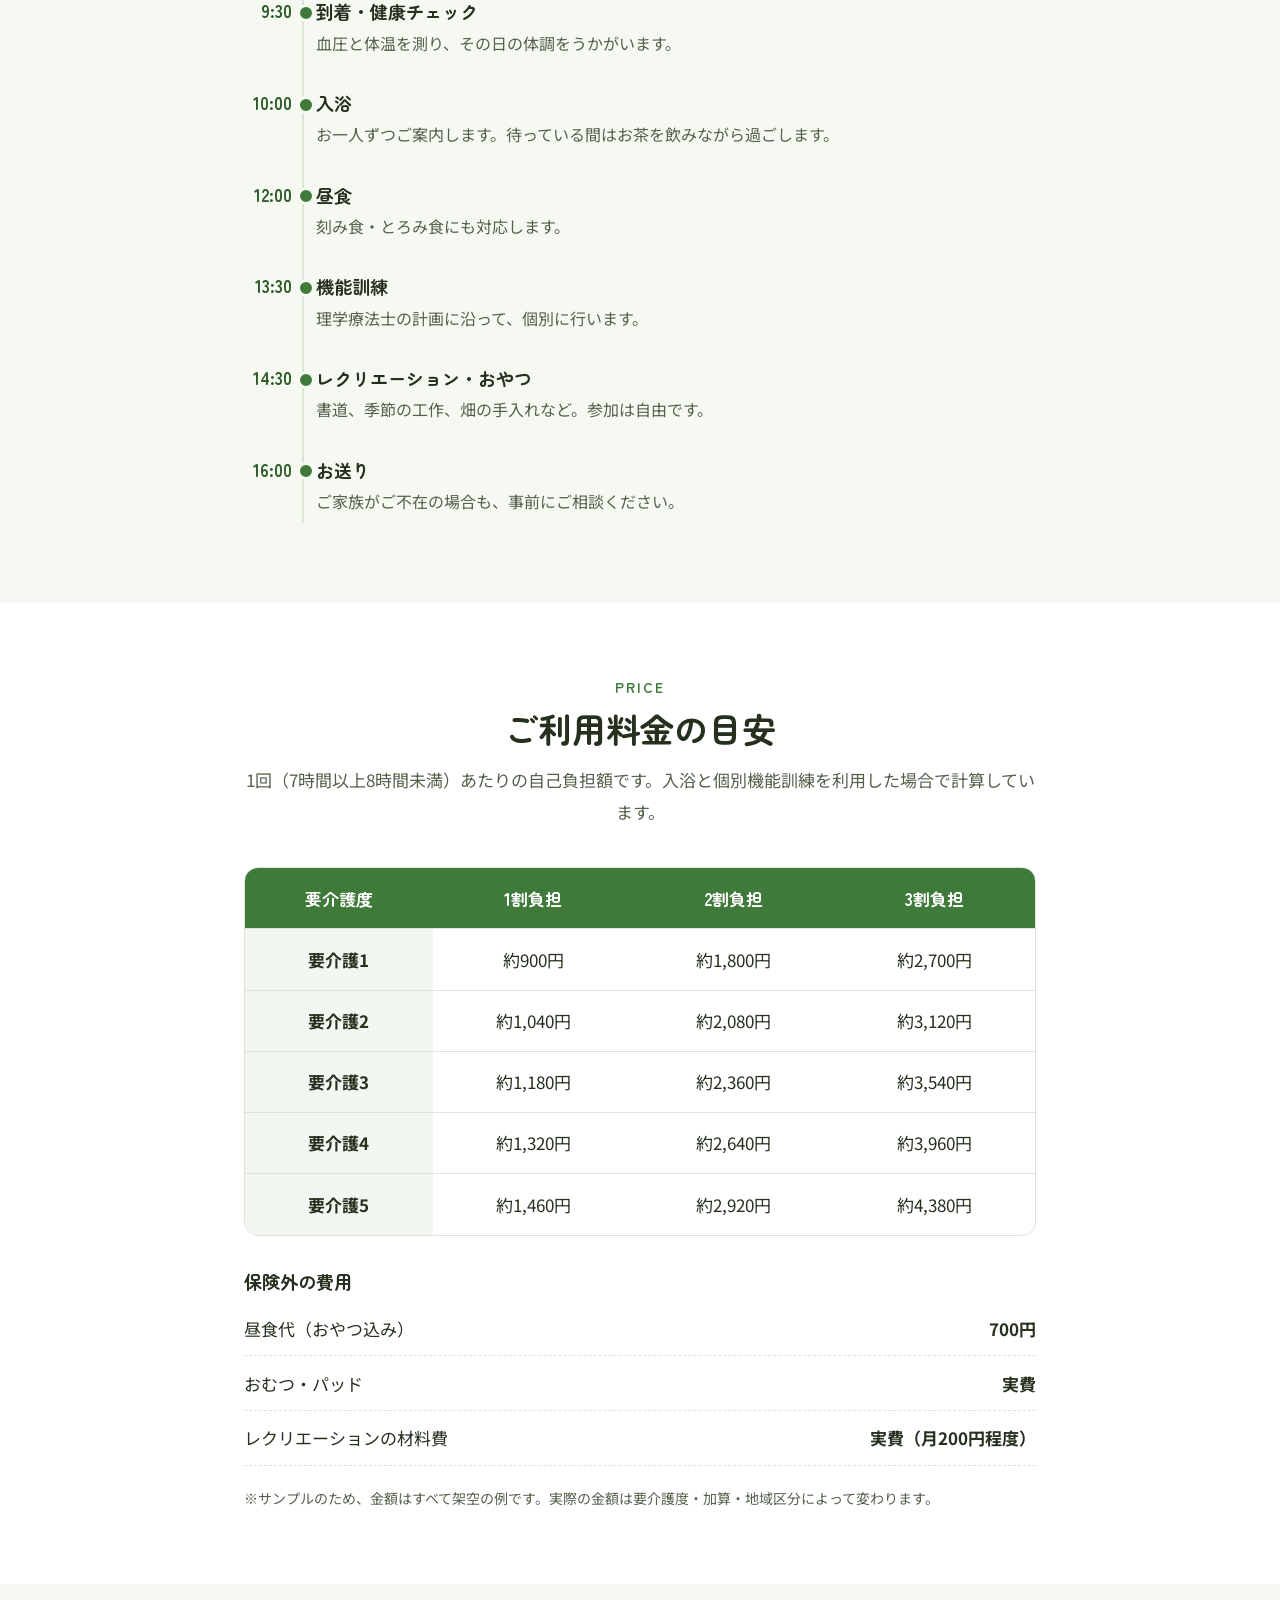
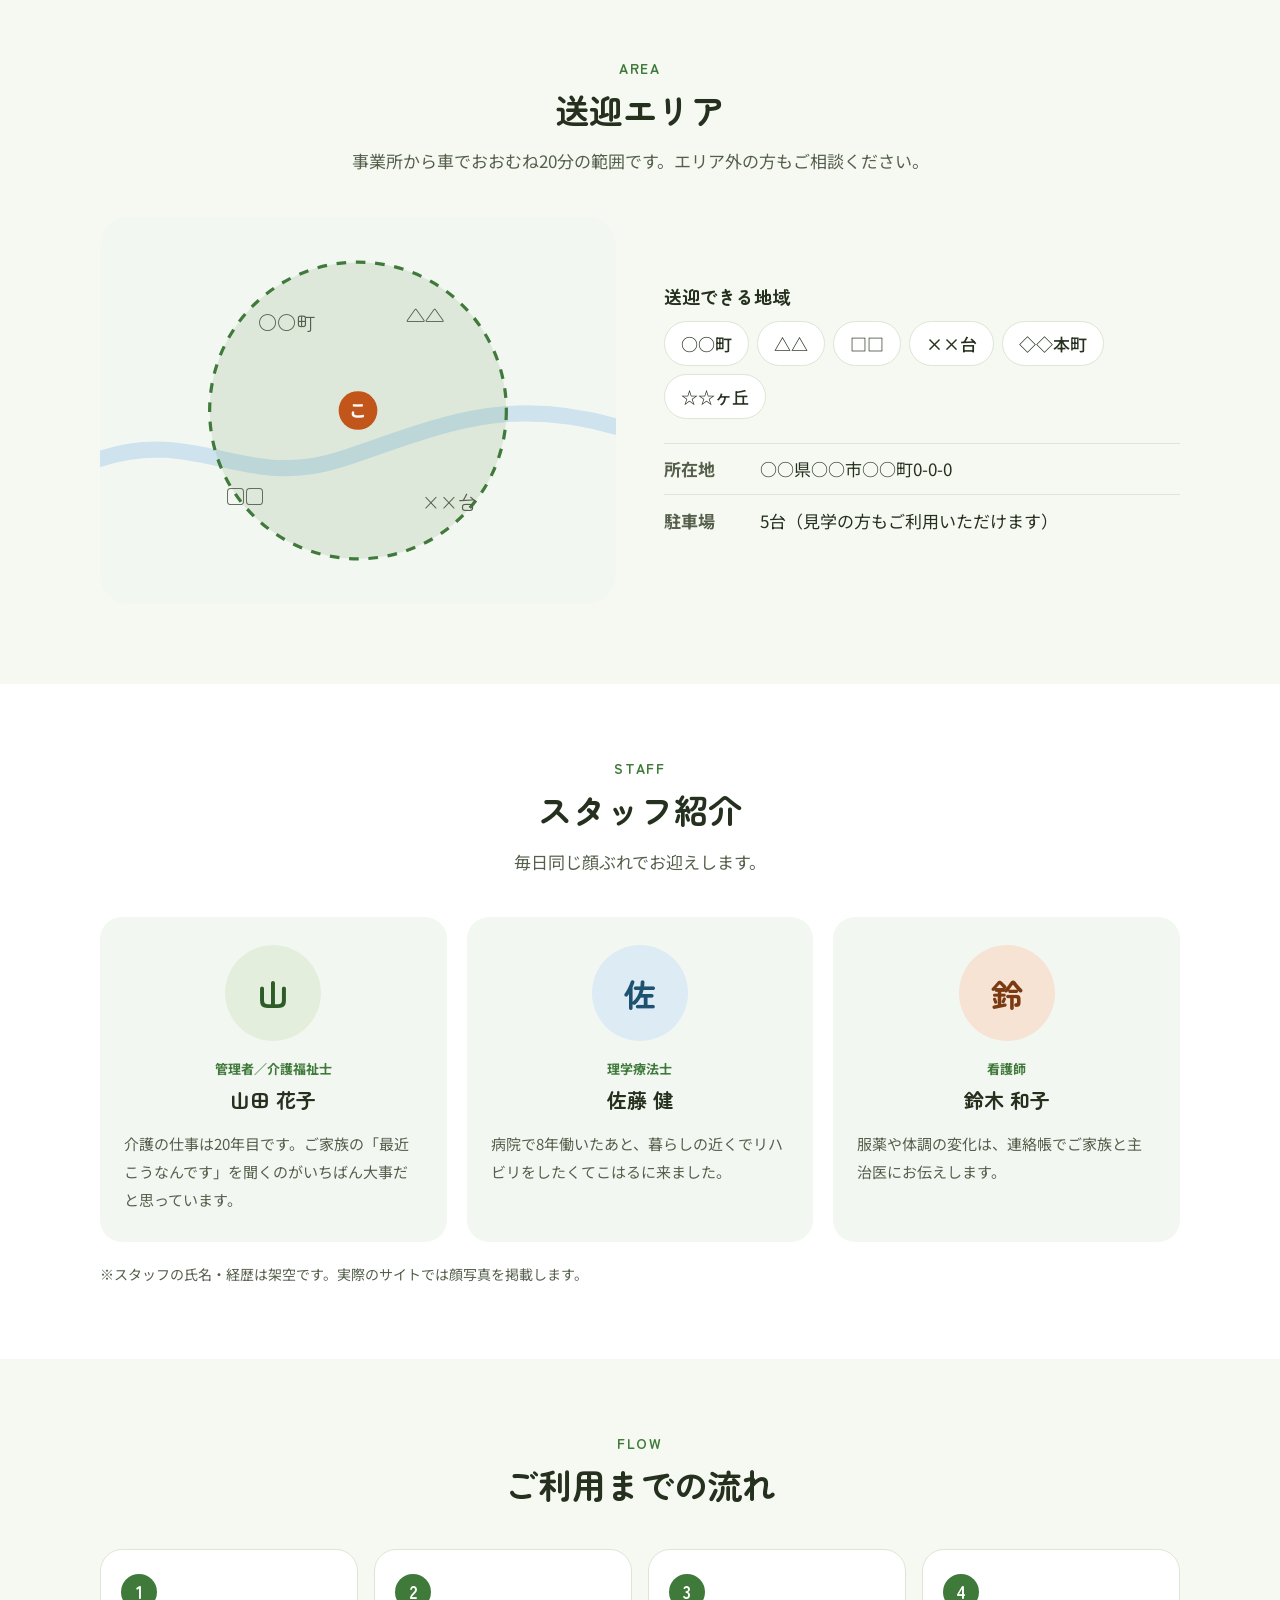
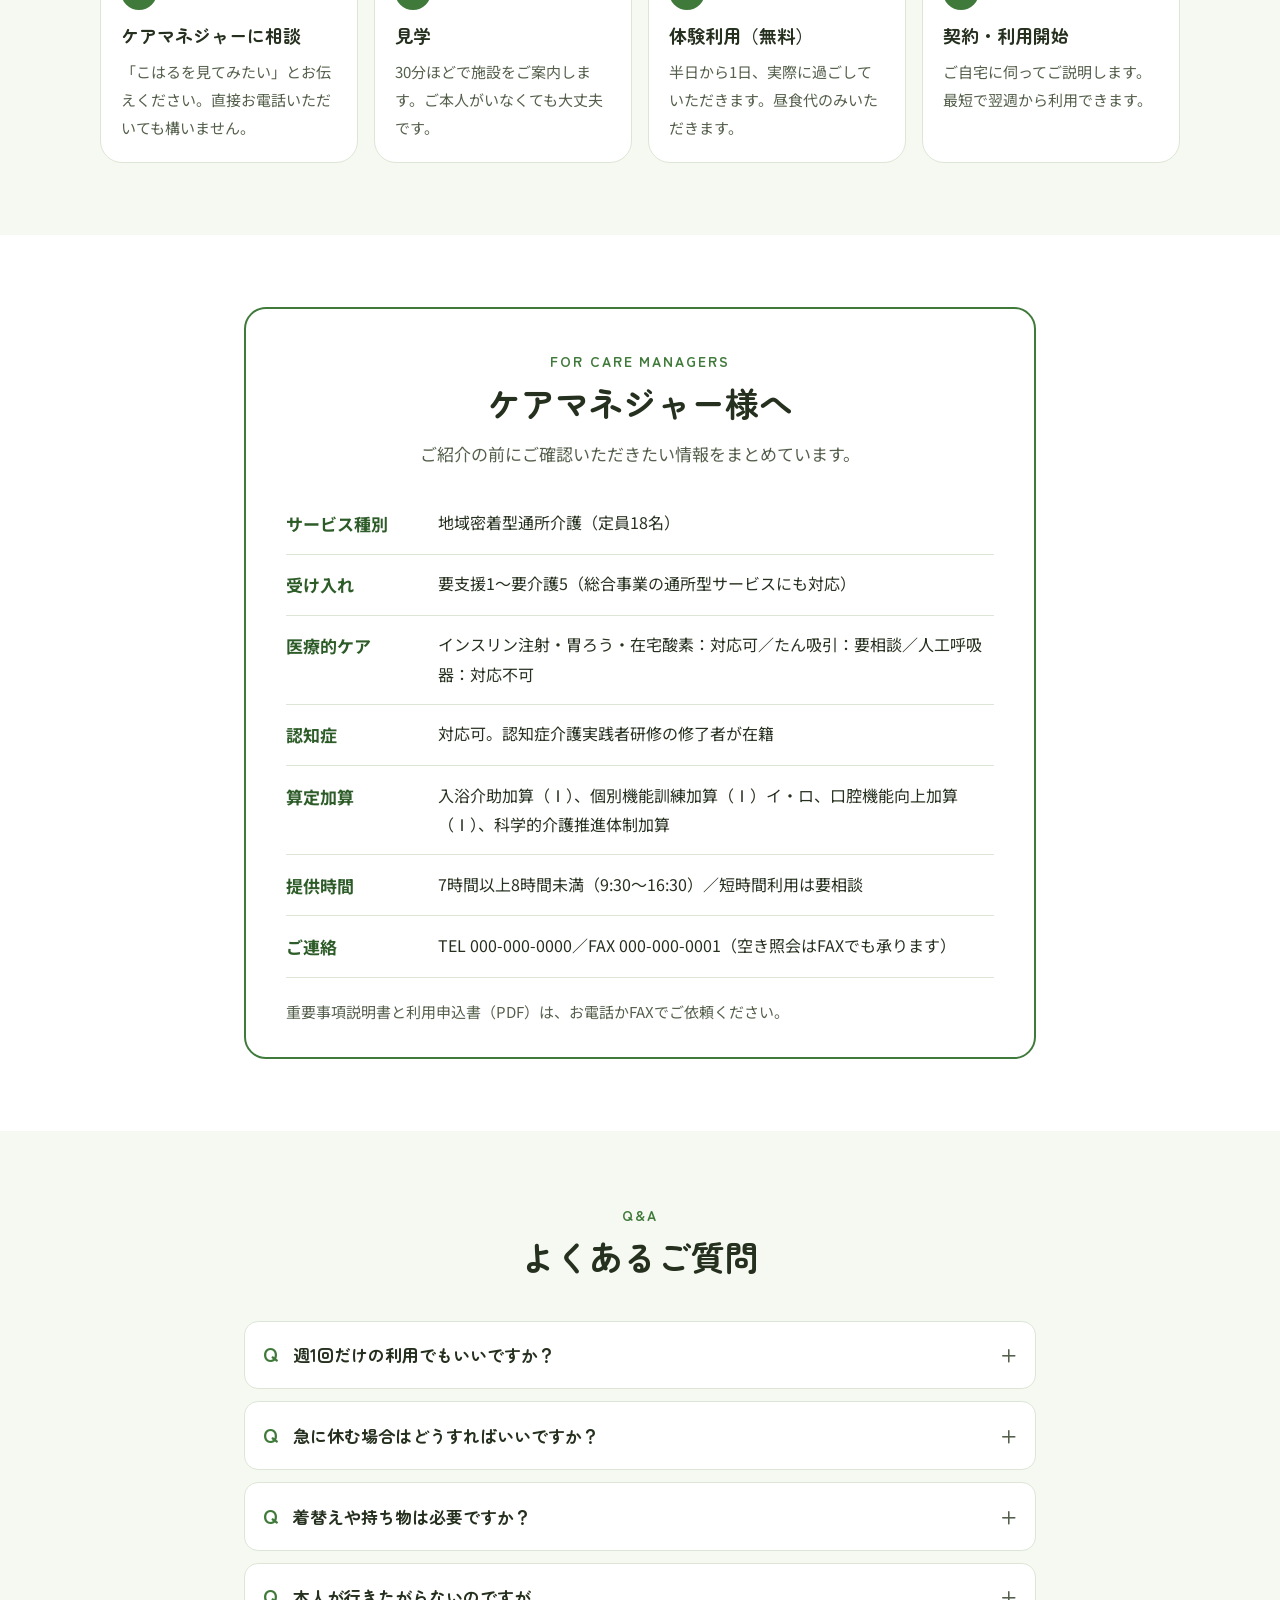
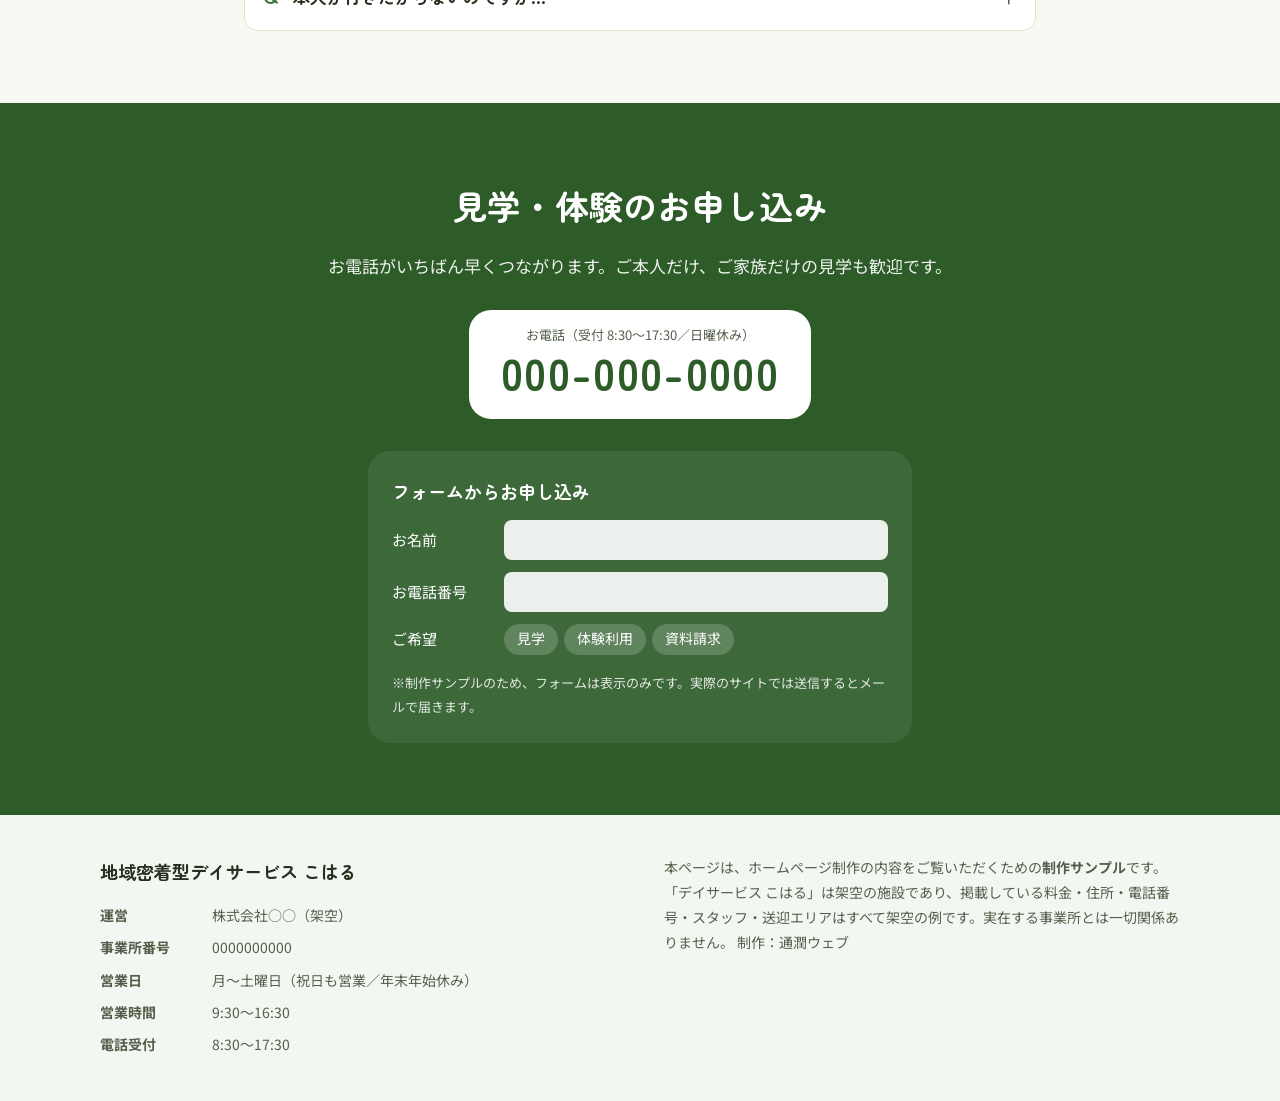
==== commit 71cb87cc: "制作サンプルを介護施設サイトの定番構成に作り直し これまでのサンプルは事業サイト自身と構成・部品がほぼ同じで、 介護施設のサイトに見えなかった。介護・デイサービスのサイト事例と 施設選びの調査をもとに" ====
--- a/sample/index.html
+++ b/sample/index.html
@@ -2,185 +2,369 @@
 <html lang="ja">
 <head>
 <meta charset="utf-8">
-<meta name="viewport" content="width=device-width, initial-scale=1">
+<meta name="viewport" content="width=device-width, initial-scale=1, viewport-fit=cover">
 <title>デイサービス こはる｜制作サンプル</title>
 <meta name="description" content="架空のデイサービスを想定した、ホームページ制作サンプルです。">
 <meta name="robots" content="noindex, nofollow">
 <link rel="preconnect" href="https://fonts.googleapis.com">
 <link rel="preconnect" href="https://fonts.gstatic.com" crossorigin>
-<link href="https://fonts.googleapis.com/css2?family=Noto+Sans+JP:wght@400;500;700&display=swap" rel="stylesheet">
-<link rel="stylesheet" href="css/style.css?v=4">
+<link href="https://fonts.googleapis.com/css2?family=Zen+Maru+Gothic:wght@500;700&family=Noto+Sans+JP:wght@400;500;700&display=swap" rel="stylesheet">
+<link rel="stylesheet" href="css/style.css?v=11">
 </head>
 <body>
 
-<div class="sample-bar">制作サンプルです。架空の施設であり、実在する事業所とは関係ありません。</div>
+<div class="sample-bar">制作サンプルです。「デイサービス こはる」は架空の施設で、実在する事業所とは関係ありません。</div>
 
 <a class="skip" href="#main">本文へスキップ</a>
 
-<header class="appbar">
-  <div class="wrap appbar__in">
-    <a class="appbar__brand" href="#main">
-      <span class="appbar__mark" aria-hidden="true">
-        <svg width="20" height="20" viewBox="0 0 24 24" fill="var(--md-primary)"><path d="M12 3 3 10h2v9h5v-6h4v6h5v-9h2z"/></svg>
+<!-- ============================ ヘッダー（電話と見学を常に見せる） -->
+<header class="hdr">
+  <div class="wrap hdr__in">
+    <a class="brand" href="#main">
+      <span class="brand__mark" aria-hidden="true">
+        <svg viewBox="0 0 32 32" width="30" height="30"><circle cx="16" cy="16" r="15" fill="var(--c-leaf-wash)"/><path d="M16 7c-4 3-6 7-6 11 0 3 2.7 6 6 6s6-3 6-6c0-4-2-8-6-11z" fill="var(--c-leaf)"/><path d="M16 12v12" stroke="var(--c-leaf-wash)" stroke-width="1.6" stroke-linecap="round"/></svg>
       </span>
-      <span class="title-md">デイサービス こはる</span>
+      <span>
+        <span class="brand__sub">地域密着型デイサービス</span>
+        <span class="brand__name">こはる</span>
+      </span>
     </a>
-    <nav class="appbar__nav label-lg" aria-label="サイト内ナビゲーション">
-      <a href="#about">こはるについて</a>
+    <nav class="gnav" aria-label="サイト内ナビゲーション">
+      <a href="#feature">こはるの特徴</a>
       <a href="#day">1日の流れ</a>
       <a href="#price">ご利用料金</a>
       <a href="#area">送迎エリア</a>
+      <a href="#staff">スタッフ</a>
+      <a href="#caremanager">ケアマネジャー様へ</a>
     </nav>
-    <a class="btn btn--filled appbar__cta" href="#contact" aria-label="見学のご予約">
-      <span class="appbar__cta-long" aria-hidden="true">見学のご予約</span>
-      <span class="appbar__cta-short" aria-hidden="true">見学予約</span>
-    </a>
+    <div class="hdr__cta">
+      <a class="hdr__tel" href="tel:0000000000">
+        <span class="hdr__tel-label">お電話（8:30〜17:30）</span>
+        <span class="hdr__tel-num">000-000-0000</span>
+      </a>
+      <a class="btn btn--accent" href="#contact">見学・体験の申込</a>
+    </div>
   </div>
 </header>
 
 <main id="main">
 
-  <!-- ============================ hero -->
+  <!-- ============================ メインビジュアル -->
   <section class="hero">
-    <div class="wrap hero__grid">
-      <div>
-        <p class="hero__eyebrow label-lg">地域密着型通所介護（デイサービス）</p>
-        <h1 class="display-sm">「また明日も行きたい」と<br>思える一日を。</h1>
-        <p class="hero__lead body-lg">
-          こはるは、定員18名の小さなデイサービスです。
-          一人ひとりのペースを大切に、食事・入浴・機能訓練をお手伝いします。
-          送迎はご自宅の玄関先まで伺います。
-        </p>
-        <div class="btn-row">
-          <a class="btn btn--filled" href="#contact">見学を申し込む</a>
-          <a class="btn btn--outlined" href="#day">1日の流れを見る</a>
-        </div>
-      </div>
-
-      <div>
-        <img class="hero__photo" src="img/hero.jpg" alt="窓の明るい室内で、介護スタッフが杖をついた女性の手を取って歩行を介助している様子" width="1600" height="872">
+    <div class="hero__media">
+      <img src="img/hero.jpg" alt="窓の明るい室内で、介護スタッフが杖をついた女性の手を取って歩行を介助している様子" width="1600" height="872">
+    </div>
+    <div class="wrap hero__body">
+      <p class="hero__vacancy"><span class="dot dot--ok" aria-hidden="true"></span>木曜・土曜に空きがあります</p>
+      <h1 class="hero__catch">歩く力を、<br>おうちで使える力に。</h1>
+      <p class="hero__lead">定員18名の小さなデイサービスです。理学療法士が一人ひとりの歩き方を見て、家の中の段差や買い物の道のりに合わせた訓練をします。</p>
+      <div class="hero__btns">
+        <a class="btn btn--accent btn--lg" href="#contact">見学・体験の申込</a>
+        <a class="btn btn--line btn--lg" href="#day">1日の流れを見る</a>
+      </div>
+    </div>
+  </section>
+
+  <!-- ============================ お知らせ・空き状況 -->
+  <section class="sec sec--news">
+    <div class="wrap news">
+      <div class="news__vacancy">
+        <h2 class="h-sec h-sec--sm">空き状況</h2>
+        <p class="news__updated">2026年9月22日 更新</p>
+        <table class="vacancy">
+          <caption class="sr-only">曜日ごとの空き状況</caption>
+          <thead><tr><th scope="col">月</th><th scope="col">火</th><th scope="col">水</th><th scope="col">木</th><th scope="col">金</th><th scope="col">土</th></tr></thead>
+          <tbody><tr>
+            <td><span class="mark mark--no" aria-label="空きなし">×</span></td>
+            <td><span class="mark mark--few" aria-label="残りわずか">△</span></td>
+            <td><span class="mark mark--no" aria-label="空きなし">×</span></td>
+            <td><span class="mark mark--ok" aria-label="空きあり">◯</span></td>
+            <td><span class="mark mark--few" aria-label="残りわずか">△</span></td>
+            <td><span class="mark mark--ok" aria-label="空きあり">◯</span></td>
+          </tr></tbody>
+        </table>
+        <p class="legend">◯ 空きあり　△ 残りわずか　× 空きなし（キャンセル待ちを受け付けます）</p>
+      </div>
+      <div class="news__list">
+        <h2 class="h-sec h-sec--sm">お知らせ</h2>
+        <ul class="newslist">
+          <li><time datetime="2026-09-22">2026.09.22</time><span class="tag">空き状況</span><a href="#">10月の空き状況を更新しました</a></li>
+          <li><time datetime="2026-09-15">2026.09.15</time><span class="tag tag--event">行事</span><a href="#">敬老会を開きました。ご家族20名にお越しいただきました</a></li>
+          <li><time datetime="2026-09-01">2026.09.01</time><span class="tag">お知らせ</span><a href="#">土曜日の営業を始めました</a></li>
+        </ul>
       </div>
     </div>
   </section>
 
   <!-- ============================ 特徴 -->
-  <section class="sec sec--container" id="about">
+  <section class="sec" id="feature">
     <div class="wrap">
-      <div class="sec__head">
-        <h2 class="headline-lg">こはるの特徴</h2>
-        <p class="sec__lead body-lg">定員18名。顔と名前が全員わかる規模だからこそできることがあります。</p>
-      </div>
-      <div class="features">
-
-        <div class="feature">
-          <div class="feature__fig">
-            <img src="img/bath.jpg" alt="手すりと呼び出しボタン、シャワーチェアを備えた個浴。窓の外に緑が見える" width="1200" height="654">
-          </div>
-          <h3 class="title-lg">ゆったり入れるお風呂</h3>
-          <p class="body-md">手すり付きの個浴で、お一人ずつご案内します。車いすの方は機械浴にも対応しています。</p>
-        </div>
-
-        <div class="feature">
-          <div class="feature__fig">
-            <img src="img/rehab.jpg" alt="機能訓練室で、スタッフが平行棒を使った歩行訓練に付き添っている様子" width="1200" height="669">
-          </div>
-          <h3 class="title-lg">無理のない機能訓練</h3>
-          <p class="body-md">歩行器や平行棒を使った訓練のほか、椅子に座ったままできる体操も行います。ご本人の体調に合わせて調整します。</p>
-        </div>
-
+      <div class="sec-head">
+        <p class="sec-head__en">Feature</p>
+        <h2 class="h-sec">こはるの3つの特徴</h2>
+      </div>
+
+      <div class="feature">
+        <div class="feature__img"><img src="img/rehab.jpg" alt="機能訓練室で、スタッフが平行棒を使った歩行訓練に付き添っている様子" width="1200" height="669"></div>
+        <div class="feature__txt">
+          <p class="feature__num">01</p>
+          <h3 class="h-item">理学療法士が常勤しています</h3>
+          <p>最初の見学時に歩き方と立ち上がりを見て、3か月ごとの目標を一緒に決めます。平行棒での歩行訓練のほか、自宅の玄関や浴室の段差を想定した練習もします。</p>
+          <ul class="checks">
+            <li>個別機能訓練加算（Ⅰ）イ・ロ</li>
+            <li>3か月ごとの評価をご家族にお渡しします</li>
+          </ul>
+        </div>
+      </div>
+
+      <div class="feature feature--rev">
+        <div class="feature__img"><img src="img/bath.jpg" alt="手すりと呼び出しボタン、シャワーチェアを備えた個浴。窓の外に緑が見える" width="1200" height="654"></div>
+        <div class="feature__txt">
+          <p class="feature__num">02</p>
+          <h3 class="h-item">一人ずつ入る、ひのきの個浴</h3>
+          <p>大浴場ではなく、一人ずつお湯を張り替える個浴です。手すりとシャワーチェアを備え、同性のスタッフが介助します。立つのが難しい方は座ったまま入れる機械浴を使います。</p>
+          <ul class="checks">
+            <li>入浴介助加算（Ⅰ）</li>
+            <li>同性介助のご希望に対応します</li>
+          </ul>
+        </div>
+      </div>
+
+      <div class="feature feature--text">
+        <div class="feature__txt">
+          <p class="feature__num">03</p>
+          <h3 class="h-item">送迎は玄関先まで。車いすのままでも</h3>
+          <p>リフト付きの車両で、ご自宅の玄関先までお迎えに上がります。階段や段差がある場合は、スタッフ2名で対応します。お迎えの時間は前日にお電話でお知らせします。</p>
+        </div>
       </div>
     </div>
   </section>
 
   <!-- ============================ 1日の流れ -->
-  <section class="sec" id="day">
-    <div class="wrap wrap--narrow">
-      <div class="sec__head">
-        <h2 class="headline-lg">1日の流れ</h2>
-        <p class="sec__lead body-lg">9時前後にお迎えに上がり、16時半ごろご自宅までお送りします。</p>
-      </div>
-      <dl class="timeline body-md">
-        <div><dt>9:00</dt><dd>お迎え・ご到着、血圧と体温の確認</dd></div>
-        <div><dt>10:00</dt><dd>入浴、またはお茶を飲みながらの歓談</dd></div>
-        <div><dt>11:00</dt><dd>体操・機能訓練</dd></div>
-        <div><dt>12:00</dt><dd>昼食・歯みがき</dd></div>
-        <div><dt>13:30</dt><dd>レクリエーション（習字、季節の工作、カラオケなど）</dd></div>
-        <div><dt>15:00</dt><dd>おやつ・お茶の時間</dd></div>
-        <div><dt>16:30</dt><dd>ご自宅までお送りします</dd></div>
+  <section class="sec sec--tint" id="day">
+    <div class="wrap wrap--mid">
+      <div class="sec-head">
+        <p class="sec-head__en">Schedule</p>
+        <h2 class="h-sec">1日の流れ</h2>
+        <p class="sec-head__lead">8時半ごろお迎えに上がり、16時半ごろにご自宅までお送りします。</p>
+      </div>
+      <ol class="timeline">
+        <li><time>8:30</time><div><h3>お迎え</h3><p>ご自宅の玄関先まで伺います。</p></div></li>
+        <li><time>9:30</time><div><h3>到着・健康チェック</h3><p>血圧と体温を測り、その日の体調をうかがいます。</p></div></li>
+        <li><time>10:00</time><div><h3>入浴</h3><p>お一人ずつご案内します。待っている間はお茶を飲みながら過ごします。</p></div></li>
+        <li><time>12:00</time><div><h3>昼食</h3><p>刻み食・とろみ食にも対応します。</p></div></li>
+        <li><time>13:30</time><div><h3>機能訓練</h3><p>理学療法士の計画に沿って、個別に行います。</p></div></li>
+        <li><time>14:30</time><div><h3>レクリエーション・おやつ</h3><p>書道、季節の工作、畑の手入れなど。参加は自由です。</p></div></li>
+        <li><time>16:00</time><div><h3>お送り</h3><p>ご家族がご不在の場合も、事前にご相談ください。</p></div></li>
+      </ol>
+    </div>
+  </section>
+
+  <!-- ============================ 料金 -->
+  <section class="sec" id="price">
+    <div class="wrap wrap--mid">
+      <div class="sec-head">
+        <p class="sec-head__en">Price</p>
+        <h2 class="h-sec">ご利用料金の目安</h2>
+        <p class="sec-head__lead">1回（7時間以上8時間未満）あたりの自己負担額です。入浴と個別機能訓練を利用した場合で計算しています。</p>
+      </div>
+      <div class="table-wrap">
+        <table class="price">
+          <caption class="sr-only">要介護度と負担割合ごとの1回あたりの利用料</caption>
+          <thead><tr><th scope="col">要介護度</th><th scope="col">1割負担</th><th scope="col">2割負担</th><th scope="col">3割負担</th></tr></thead>
+          <tbody>
+            <tr><th scope="row">要介護1</th><td>約900円</td><td>約1,800円</td><td>約2,700円</td></tr>
+            <tr><th scope="row">要介護2</th><td>約1,040円</td><td>約2,080円</td><td>約3,120円</td></tr>
+            <tr><th scope="row">要介護3</th><td>約1,180円</td><td>約2,360円</td><td>約3,540円</td></tr>
+            <tr><th scope="row">要介護4</th><td>約1,320円</td><td>約2,640円</td><td>約3,960円</td></tr>
+            <tr><th scope="row">要介護5</th><td>約1,460円</td><td>約2,920円</td><td>約4,380円</td></tr>
+          </tbody>
+        </table>
+      </div>
+      <div class="extra">
+        <h3 class="h-item h-item--sm">保険外の費用</h3>
+        <dl class="extra__list">
+          <div><dt>昼食代（おやつ込み）</dt><dd>700円</dd></div>
+          <div><dt>おむつ・パッド</dt><dd>実費</dd></div>
+          <div><dt>レクリエーションの材料費</dt><dd>実費（月200円程度）</dd></div>
+        </dl>
+      </div>
+      <p class="note">※サンプルのため、金額はすべて架空の例です。実際の金額は要介護度・加算・地域区分によって変わります。</p>
+    </div>
+  </section>
+
+  <!-- ============================ 送迎エリア -->
+  <section class="sec sec--tint" id="area">
+    <div class="wrap">
+      <div class="sec-head">
+        <p class="sec-head__en">Area</p>
+        <h2 class="h-sec">送迎エリア</h2>
+        <p class="sec-head__lead">事業所から車でおおむね20分の範囲です。エリア外の方もご相談ください。</p>
+      </div>
+      <div class="area">
+        <div class="area__map" aria-hidden="true">
+          <svg viewBox="0 0 320 240" role="img">
+            <rect width="320" height="240" rx="18" fill="var(--c-surface)"/>
+            <path d="M0 150 C60 130 90 170 150 150 S250 110 320 130" stroke="var(--c-water)" stroke-width="10" fill="none" stroke-linecap="round"/>
+            <circle cx="160" cy="120" r="92" fill="var(--c-leaf)" opacity=".12"/>
+            <circle cx="160" cy="120" r="92" fill="none" stroke="var(--c-leaf)" stroke-width="2" stroke-dasharray="6 6"/>
+            <g fill="var(--c-ink-soft)" font-size="12" font-family="Zen Maru Gothic, sans-serif">
+              <text x="98" y="70">○○町</text><text x="190" y="66">△△</text>
+              <text x="78" y="178">□□</text><text x="200" y="182">××台</text>
+            </g>
+            <circle cx="160" cy="120" r="12" fill="var(--c-accent)"/>
+            <text x="160" y="124" text-anchor="middle" font-size="11" fill="#fff" font-weight="700">こ</text>
+          </svg>
+        </div>
+        <div class="area__list">
+          <h3 class="h-item h-item--sm">送迎できる地域</h3>
+          <ul class="chips">
+            <li>○○町</li><li>△△</li><li>□□</li><li>××台</li><li>◇◇本町</li><li>☆☆ヶ丘</li>
+          </ul>
+          <dl class="access">
+            <div><dt>所在地</dt><dd>○○県○○市○○町0-0-0</dd></div>
+            <div><dt>駐車場</dt><dd>5台（見学の方もご利用いただけます）</dd></div>
+          </dl>
+        </div>
+      </div>
+    </div>
+  </section>
+
+  <!-- ============================ スタッフ -->
+  <section class="sec" id="staff">
+    <div class="wrap">
+      <div class="sec-head">
+        <p class="sec-head__en">Staff</p>
+        <h2 class="h-sec">スタッフ紹介</h2>
+        <p class="sec-head__lead">毎日同じ顔ぶれでお迎えします。</p>
+      </div>
+      <ul class="staff">
+        <li class="staff__card">
+          <span class="staff__face" aria-hidden="true">山</span>
+          <p class="staff__role">管理者／介護福祉士</p>
+          <p class="staff__name">山田 花子</p>
+          <p class="staff__msg">介護の仕事は20年目です。ご家族の「最近こうなんです」を聞くのがいちばん大事だと思っています。</p>
+        </li>
+        <li class="staff__card">
+          <span class="staff__face staff__face--b" aria-hidden="true">佐</span>
+          <p class="staff__role">理学療法士</p>
+          <p class="staff__name">佐藤 健</p>
+          <p class="staff__msg">病院で8年働いたあと、暮らしの近くでリハビリをしたくてこはるに来ました。</p>
+        </li>
+        <li class="staff__card">
+          <span class="staff__face staff__face--c" aria-hidden="true">鈴</span>
+          <p class="staff__role">看護師</p>
+          <p class="staff__name">鈴木 和子</p>
+          <p class="staff__msg">服薬や体調の変化は、連絡帳でご家族と主治医にお伝えします。</p>
+        </li>
+      </ul>
+      <p class="note">※スタッフの氏名・経歴は架空です。実際のサイトでは顔写真を掲載します。</p>
+    </div>
+  </section>
+
+  <!-- ============================ ご利用までの流れ -->
+  <section class="sec sec--tint" id="flow">
+    <div class="wrap">
+      <div class="sec-head">
+        <p class="sec-head__en">Flow</p>
+        <h2 class="h-sec">ご利用までの流れ</h2>
+      </div>
+      <ol class="steps">
+        <li><span class="steps__n">1</span><h3>ケアマネジャーに相談</h3><p>「こはるを見てみたい」とお伝えください。直接お電話いただいても構いません。</p></li>
+        <li><span class="steps__n">2</span><h3>見学</h3><p>30分ほどで施設をご案内します。ご本人がいなくても大丈夫です。</p></li>
+        <li><span class="steps__n">3</span><h3>体験利用（無料）</h3><p>半日から1日、実際に過ごしていただきます。昼食代のみいただきます。</p></li>
+        <li><span class="steps__n">4</span><h3>契約・利用開始</h3><p>ご自宅に伺ってご説明します。最短で翌週から利用できます。</p></li>
+      </ol>
+    </div>
+  </section>
+
+  <!-- ============================ ケアマネジャー様へ -->
+  <section class="sec" id="caremanager">
+    <div class="wrap wrap--mid">
+      <div class="cm">
+        <div class="sec-head">
+          <p class="sec-head__en">For Care Managers</p>
+          <h2 class="h-sec">ケアマネジャー様へ</h2>
+          <p class="sec-head__lead">ご紹介の前にご確認いただきたい情報をまとめています。</p>
+        </div>
+        <dl class="cm__table">
+          <div><dt>サービス種別</dt><dd>地域密着型通所介護（定員18名）</dd></div>
+          <div><dt>受け入れ</dt><dd>要支援1〜要介護5（総合事業の通所型サービスにも対応）</dd></div>
+          <div><dt>医療的ケア</dt><dd>インスリン注射・胃ろう・在宅酸素：対応可／たん吸引：要相談／人工呼吸器：対応不可</dd></div>
+          <div><dt>認知症</dt><dd>対応可。認知症介護実践者研修の修了者が在籍</dd></div>
+          <div><dt>算定加算</dt><dd>入浴介助加算（Ⅰ）、個別機能訓練加算（Ⅰ）イ・ロ、口腔機能向上加算（Ⅰ）、科学的介護推進体制加算</dd></div>
+          <div><dt>提供時間</dt><dd>7時間以上8時間未満（9:30〜16:30）／短時間利用は要相談</dd></div>
+          <div><dt>ご連絡</dt><dd>TEL 000-000-0000／FAX 000-000-0001（空き照会はFAXでも承ります）</dd></div>
+        </dl>
+        <p class="cm__dl">重要事項説明書と利用申込書（PDF）は、お電話かFAXでご依頼ください。</p>
+      </div>
+    </div>
+  </section>
+
+  <!-- ============================ よくある質問 -->
+  <section class="sec sec--tint" id="faq">
+    <div class="wrap wrap--mid">
+      <div class="sec-head">
+        <p class="sec-head__en">Q&amp;A</p>
+        <h2 class="h-sec">よくあるご質問</h2>
+      </div>
+      <div class="faq">
+        <details><summary>週1回だけの利用でもいいですか？</summary><p>はい。週1回から利用できます。まずは体験利用で様子を見てから、回数を決める方が多いです。</p></details>
+        <details><summary>急に休む場合はどうすればいいですか？</summary><p>当日の朝8時までにお電話ください。キャンセル料はいただきません。</p></details>
+        <details><summary>着替えや持ち物は必要ですか？</summary><p>入浴される方は着替え一式とタオルをお持ちください。お薬と連絡帳もお願いします。</p></details>
+        <details><summary>本人が行きたがらないのですが…</summary><p>最初は嫌がる方も少なくありません。見学だけ、お茶を飲むだけ、という来所から始めることもできます。ご相談ください。</p></details>
+      </div>
+    </div>
+  </section>
+
+  <!-- ============================ 最後の申込 -->
+  <section class="contact" id="contact">
+    <div class="wrap wrap--mid">
+      <h2 class="contact__title">見学・体験のお申し込み</h2>
+      <p class="contact__lead">お電話がいちばん早くつながります。ご本人だけ、ご家族だけの見学も歓迎です。</p>
+      <a class="contact__tel" href="tel:0000000000">
+        <span class="contact__tel-label">お電話（受付 8:30〜17:30／日曜休み）</span>
+        <span class="contact__tel-num">000-000-0000</span>
+      </a>
+      <div class="contact__form">
+        <p class="contact__form-title">フォームからお申し込み</p>
+        <div class="fake-form" aria-label="申込フォームの例">
+          <p class="fake-form__row"><span>お名前</span><span class="fake-form__box"></span></p>
+          <p class="fake-form__row"><span>お電話番号</span><span class="fake-form__box"></span></p>
+          <p class="fake-form__row"><span>ご希望</span><span class="fake-form__opts"><span>見学</span><span>体験利用</span><span>資料請求</span></span></p>
+          <p class="fake-form__note">※制作サンプルのため、フォームは表示のみです。実際のサイトでは送信するとメールで届きます。</p>
+        </div>
+      </div>
+    </div>
+  </section>
+
+</main>
+
+<footer class="ftr">
+  <div class="wrap ftr__in">
+    <div>
+      <p class="ftr__name">地域密着型デイサービス こはる</p>
+      <dl class="ftr__info">
+        <div><dt>運営</dt><dd>株式会社○○（架空）</dd></div>
+        <div><dt>事業所番号</dt><dd>0000000000</dd></div>
+        <div><dt>営業日</dt><dd>月〜土曜日（祝日も営業／年末年始休み）</dd></div>
+        <div><dt>営業時間</dt><dd>9:30〜16:30</dd></div>
+        <div><dt>電話受付</dt><dd>8:30〜17:30</dd></div>
       </dl>
     </div>
-  </section>
-
-  <!-- ============================ 料金 -->
-  <section class="sec sec--container" id="price">
-    <div class="wrap wrap--narrow">
-      <div class="sec__head">
-        <h2 class="headline-lg">ご利用料金</h2>
-        <p class="sec__lead body-lg">介護保険の自己負担が1割の方の場合の、1日あたりの目安です。</p>
-      </div>
-      <dl class="price-table body-md">
-        <div><dt>ご利用料（要介護1・1割負担の場合）</dt><dd>約750円</dd></div>
-        <div><dt>昼食・おやつ代</dt><dd>700円</dd></div>
-        <div><dt>入浴加算</dt><dd>約50円</dd></div>
-        <div><dt>1日あたりの合計</dt><dd>約1,500円</dd></div>
-      </dl>
-      <p class="note body-md">
-        金額は要介護度・自己負担割合・加算の有無により変わります。
-        正確な金額は、担当のケアマネジャーさまか当施設までお問い合わせください。
-        ※本ページはサンプルのため、金額はすべて架空の例です。
-      </p>
-    </div>
-  </section>
-
-  <!-- ============================ 送迎エリア -->
-  <section class="sec" id="area">
-    <div class="wrap wrap--narrow">
-      <div class="sec__head">
-        <h2 class="headline-lg">送迎エリア</h2>
-        <p class="sec__lead body-lg">下記の地域はご自宅の玄関先まで送迎いたします。エリア外の方もご相談ください。</p>
-      </div>
-      <div class="area-chips">
-        <span class="chip">○○町</span>
-        <span class="chip">△△</span>
-        <span class="chip">□□</span>
-        <span class="chip">××台</span>
-        <span class="chip">◇◇本町</span>
-        <span class="chip">☆☆ヶ丘</span>
-      </div>
-    </div>
-  </section>
-
-  <!-- ============================ CTA -->
-  <section class="cta" id="contact">
-    <div class="wrap wrap--narrow">
-      <h2 class="headline-lg">まずは見学にお越しください</h2>
-      <p class="cta__lead body-lg">1時間ほどで施設をご案内します。ご本人さまだけ、ご家族さまだけのご見学も歓迎です。</p>
-      <div class="cta__contact">
-        <div class="cta__card">
-          <p class="label-lg">お電話</p>
-          <p class="title-lg">000-0000-0000</p>
-          <p class="body-md">受付時間 8:30〜17:30（日曜休）</p>
-        </div>
-        <div class="cta__card">
-          <p class="label-lg">所在地</p>
-          <p class="title-md">○○県○○市○○町0-0-0</p>
-          <p class="body-md">駐車場5台あり</p>
-        </div>
-      </div>
-    </div>
-  </section>
-
-</main>
-
-<footer class="ftr">
-  <div class="wrap wrap--narrow">
-    <p>
+    <p class="ftr__sample">
       本ページは、ホームページ制作の内容をご覧いただくための<strong>制作サンプル</strong>です。
-      「デイサービス こはる」は架空の施設であり、掲載している料金・住所・電話番号・送迎エリアはすべて架空の例です。実在する事業所とは一切関係ありません。
+      「デイサービス こはる」は架空の施設であり、掲載している料金・住所・電話番号・スタッフ・送迎エリアはすべて架空の例です。実在する事業所とは一切関係ありません。
+      制作：通潤ウェブ
     </p>
-    <p>制作：通潤ウェブ</p>
   </div>
 </footer>
 
+<!-- スマートフォンでは画面下に電話と見学申込を固定する -->
+<nav class="bottombar" aria-label="お問い合わせ">
+  <a class="bottombar__tel" href="tel:0000000000">電話する</a>
+  <a class="bottombar__cta" href="#contact">見学・体験の申込</a>
+</nav>
+
 </body>
 </html>
--- a/sample/css/style.css
+++ b/sample/css/style.css
@@ -1,196 +1,341 @@
 /* ============================================================
-   デイサービス あおぞら（架空・制作サンプル）
-   Material Design 3 準拠。緑系のトーナルパレット。
+   デイサービス こはる（架空・制作サンプル）
+   介護施設サイトの定番に寄せる：丸ゴシックの見出し、白と若葉色、
+   申込ボタンだけ温かいオレンジ。高齢のご家族でも読める文字サイズと行間。
    ============================================================ */
 
 :root {
-  --md-primary: #4c662b;
-  --md-on-primary: #ffffff;
-  --md-primary-container: #cdeda3;
-  --md-on-primary-container: #102000;
-
-  --md-secondary: #586249;
-  --md-on-secondary: #ffffff;
-  --md-secondary-container: #dce7c8;
-  --md-on-secondary-container: #151e0b;
-
-  --md-tertiary: #8f4c38;
-  --md-on-tertiary: #ffffff;
-  --md-tertiary-container: #ffdbd1;
-  --md-on-tertiary-container: #3a0b01;
-
-  --md-surface: #f9faf2;
-  --md-on-surface: #1a1c16;
-  --md-on-surface-variant: #44483d;
-  --md-outline: #75796c;
-  --md-outline-variant: #c5c8ba;
-
-  --md-surface-container-lowest: #ffffff;
-  --md-surface-container-low: #f4f6ee;
-  --md-surface-container: #eef0e8;
-  --md-surface-container-high: #e8ebe2;
-
-  --shape-sm: 8px;
-  --shape-md: 12px;
-  --shape-lg: 16px;
-  --shape-full: 999px;
-
-  --font: "Noto Sans JP", "Roboto", -apple-system, BlinkMacSystemFont, sans-serif;
+  --c-bg: #ffffff;
+  --c-surface: #f3f7f1;
+  --c-tint: #f6f9f2;
+  --c-line: #dde6d6;
+  --c-ink: #26301f;
+  --c-ink-soft: #55604c;
+  --c-leaf: #3f7a3a;
+  --c-leaf-deep: #2d5c29;
+  --c-leaf-wash: #e3efdc;
+  --c-accent: #c2551a;       /* 白文字でコントラスト比4.5以上 */
+  --c-accent-ink: #ffffff;
+  --c-water: #cfe3ef;
+  --c-ok: #2f7d3a;
+  --c-few: #a86200;
+  --c-no: #8a8f86;
+  --c-sample: #fff1d6;
+  --c-sample-ink: #5a3c00;
+
+  --r-s: 8px;
+  --r-m: 14px;
+  --r-l: 22px;
+
+  --f-round: "Zen Maru Gothic", "Hiragino Maru Gothic ProN", "Noto Sans JP", sans-serif;
+  --f-body: "Noto Sans JP", "Hiragino Sans", "Meiryo", sans-serif;
 }
 
 @media (prefers-color-scheme: dark) {
-  :root {
-    --md-primary: #b1d18a;
-    --md-on-primary: #1f3701;
-    --md-primary-container: #354e16;
-    --md-on-primary-container: #cdeda3;
-
-    --md-secondary: #bfcbad;
-    --md-on-secondary: #2a331e;
-    --md-secondary-container: #404a33;
-    --md-on-secondary-container: #dce7c8;
-
-    --md-tertiary: #ffb59f;
-    --md-on-tertiary: #561f0f;
-    --md-tertiary-container: #723523;
-    --md-on-tertiary-container: #ffdbd1;
-
-    --md-surface: #11140e;
-    --md-on-surface: #e2e3dc;
-    --md-on-surface-variant: #c5c8ba;
-    --md-outline: #8f9285;
-    --md-outline-variant: #44483d;
-
-    --md-surface-container-lowest: #0c0f09;
-    --md-surface-container-low: #1a1c16;
-    --md-surface-container: #1e201a;
-    --md-surface-container-high: #282b24;
+  :root:not([data-theme="light"]) {
+    --c-bg: #141812;
+    --c-surface: #1c2219;
+    --c-tint: #1a1f17;
+    --c-line: #313a2c;
+    --c-ink: #e6ecdf;
+    --c-ink-soft: #b3bda9;
+    --c-leaf: #8fc485;
+    --c-leaf-deep: #b4dcaa;
+    --c-leaf-wash: #26331f;
+    --c-accent: #e08a4f;
+    --c-accent-ink: #1e0e02;
+    --c-water: #23394a;
+    --c-ok: #8fd39a;
+    --c-few: #f0b35a;
+    --c-no: #8e9689;
+    --c-sample: #3a2d12;
+    --c-sample-ink: #f4d9a4;
   }
 }
+:root[data-theme="dark"] {
+  --c-bg: #141812; --c-surface: #1c2219; --c-tint: #1a1f17; --c-line: #313a2c;
+  --c-ink: #e6ecdf; --c-ink-soft: #b3bda9; --c-leaf: #8fc485; --c-leaf-deep: #b4dcaa;
+  --c-leaf-wash: #26331f; --c-accent: #e08a4f; --c-accent-ink: #1e0e02; --c-water: #23394a;
+  --c-ok: #8fd39a; --c-few: #f0b35a; --c-no: #8e9689; --c-sample: #3a2d12; --c-sample-ink: #f4d9a4;
+}
 
 * { box-sizing: border-box; }
+html { scroll-behavior: smooth; scroll-padding-top: 5.5rem; }
+@media (prefers-reduced-motion: reduce) { html { scroll-behavior: auto; } * { transition: none !important; } }
 body {
-  margin: 0; font-family: var(--font);
-  background: var(--md-surface); color: var(--md-on-surface);
+  margin: 0;
+  font-family: var(--f-body);
+  font-size: 1.0625rem;          /* 17px。高齢の読み手を想定して一段大きく */
+  line-height: 1.85;
+  color: var(--c-ink);
+  background: var(--c-bg);
   -webkit-font-smoothing: antialiased;
 }
-img, svg { max-width: 100%; display: block; }
+img { max-width: 100%; display: block; }
 a { color: inherit; }
-h1, h2, h3, p, dl, dd, ul { margin: 0; }
-ul { padding: 0; list-style: none; }
-
-.display-sm { font-size: 2.25rem; line-height: 1.25; font-weight: 700; }
-.headline-lg { font-size: 2rem; line-height: 1.25; font-weight: 700; }
-.headline-sm { font-size: 1.5rem; line-height: 1.35; font-weight: 700; }
-.title-lg { font-size: 1.25rem; line-height: 1.3; font-weight: 700; }
-.title-md { font-size: 1rem; line-height: 1.5; font-weight: 700; }
-.body-lg { font-size: 1.0625rem; line-height: 1.85; }
-.body-md { font-size: 0.9375rem; line-height: 1.8; }
-.label-lg { font-size: 0.875rem; line-height: 1.43; font-weight: 700; }
-@media (max-width: 40rem) {
-  .display-sm { font-size: 1.625rem; }
-  .headline-lg { font-size: 1.375rem; }
-}
-
-.wrap { max-width: 68rem; margin: 0 auto; padding: 0 1.5rem; }
-@media (max-width: 40rem) { .wrap { padding: 0 1.25rem; } }
-.wrap--narrow { max-width: 44rem; }
-
+h1, h2, h3, p, dl, dd, ol, ul, figure { margin: 0; }
+ol, ul { padding: 0; list-style: none; }
+:focus-visible { outline: 3px solid var(--c-accent); outline-offset: 3px; border-radius: 4px; }
+.sr-only { position: absolute; width: 1px; height: 1px; overflow: hidden; clip: rect(0 0 0 0); white-space: nowrap; }
 .skip { position: absolute; left: -999px; }
-.skip:focus { left: 1rem; top: 1rem; background: var(--md-primary); color: var(--md-on-primary); padding: .5rem 1rem; border-radius: var(--shape-sm); z-index: 100; }
-:focus-visible { outline: 3px solid var(--md-primary); outline-offset: 2px; }
-@media (prefers-reduced-motion: reduce) { * { transition: none !important; } }
-
-/* --- サンプル表示バー --- */
+.skip:focus { left: 1rem; top: 1rem; z-index: 100; background: var(--c-leaf); color: #fff; padding: .5rem 1rem; border-radius: var(--r-s); }
+
+.wrap { max-width: 70rem; margin: 0 auto; padding: 0 1.25rem; }
+.wrap--mid { max-width: 52rem; }
+
 .sample-bar {
-  background: var(--md-tertiary-container); color: var(--md-on-tertiary-container);
-  text-align: center; padding: .625rem 1rem; font-size: .8125rem; font-weight: 700;
-}
-
-/* --- app bar --- */
-.appbar { position: sticky; top: 0; z-index: 40; background: var(--md-surface); border-bottom: 1px solid var(--md-outline-variant); }
-.appbar__in { display: flex; align-items: center; justify-content: space-between; height: 4rem; gap: 1rem; }
-.appbar__brand { display: flex; align-items: center; gap: .625rem; text-decoration: none; }
-.appbar__mark { width: 2.25rem; height: 2.25rem; border-radius: var(--shape-full); background: var(--md-primary-container); display: grid; place-items: center; }
-.appbar__brand .title-md { white-space: nowrap; }
-.appbar__nav { display: none; gap: 1.5rem; }
-.appbar__nav a { text-decoration: none; color: var(--md-on-surface-variant); }
-.appbar__nav a:hover { color: var(--md-primary); }
-@media (min-width: 56rem) { .appbar__nav { display: flex; } }
-.appbar__cta { flex: none; white-space: nowrap; }
-.appbar__cta-short { display: none; }
-@media (max-width: 30rem) {
-  .appbar__in { gap: .5rem; }
-  .appbar__brand .title-md { font-size: .9375rem; }
-  .appbar__mark { width: 1.875rem; height: 1.875rem; }
-  .appbar__cta { height: 2.25rem; padding: 0 1rem; font-size: .8125rem; }
-  .appbar__cta-long { display: none; }
-  .appbar__cta-short { display: inline; }
-}
-
-/* --- buttons --- */
+  background: var(--c-sample); color: var(--c-sample-ink);
+  text-align: center; padding: .55rem 1rem; font-size: .8125rem; font-weight: 700; line-height: 1.5;
+}
+
+/* ---------------------------------------------- ボタン */
 .btn {
   display: inline-flex; align-items: center; justify-content: center;
-  height: 2.75rem; padding: 0 1.5rem; border-radius: var(--shape-full);
-  text-decoration: none; font-weight: 700; font-size: .9375rem; border: none;
-  transition: box-shadow .2s ease;
-}
-.btn--filled { background: var(--md-primary); color: var(--md-on-primary); }
-.btn--filled:hover { box-shadow: 0 1px 3px rgba(0,0,0,.3), 0 4px 8px rgba(0,0,0,.15); }
-.btn--tonal { background: var(--md-secondary-container); color: var(--md-on-secondary-container); }
-.btn--outlined { border: 1px solid var(--md-outline); color: var(--md-primary); }
-.btn-row { display: flex; gap: .75rem; flex-wrap: wrap; margin-top: 2rem; }
-
-/* --- hero --- */
-.hero { padding: 3.5rem 0; }
-.hero__grid { display: grid; gap: 2.5rem; align-items: center; }
-@media (min-width: 56rem) { .hero__grid { grid-template-columns: 1fr 1fr; } }
-.hero__eyebrow { display: inline-block; background: var(--md-primary-container); color: var(--md-on-primary-container); padding: .375rem .875rem; border-radius: var(--shape-sm); margin-bottom: 1.25rem; }
-.hero__lead { margin-top: 1.25rem; color: var(--md-on-surface-variant); }
-.hero__photo { width: 100%; height: auto; aspect-ratio: 4 / 3; object-fit: cover; border-radius: var(--shape-lg); background: var(--md-secondary-container); }
-
-/* --- sections --- */
-.sec { padding: 3.5rem 0; }
-.sec--container { background: var(--md-surface-container-low); }
-.sec__head { margin-bottom: 2.5rem; }
-.sec__lead { margin-top: .75rem; color: var(--md-on-surface-variant); }
-
-/* --- feature cards --- */
-.features { display: grid; gap: 1rem; }
-@media (min-width: 48rem) { .features { grid-template-columns: repeat(2, 1fr); } }
-.feature { background: var(--md-surface-container-lowest); border: 1px solid var(--md-outline-variant); border-radius: var(--shape-lg); padding: 1.5rem; }
-.feature__fig { border-radius: var(--shape-md); overflow: hidden; margin-bottom: 1rem; background: var(--md-secondary-container); }
-.feature__fig img { width: 100%; height: auto; aspect-ratio: 16 / 9; object-fit: cover; }
-.feature h3 { margin-bottom: .5rem; }
-.feature p { color: var(--md-on-surface-variant); }
-
-/* --- timeline --- */
-.timeline { border-top: 1px solid var(--md-outline-variant); }
-.timeline > div { display: grid; grid-template-columns: 5rem 1fr; gap: 1rem; padding: 1rem 0; border-bottom: 1px solid var(--md-outline-variant); }
-.timeline dt { font-weight: 700; color: var(--md-primary); }
-.timeline dd { color: var(--md-on-surface-variant); }
-
-/* --- price --- */
-.price-table { border-radius: var(--shape-lg); overflow: hidden; border: 1px solid var(--md-outline-variant); }
-.price-table > div { display: grid; grid-template-columns: 1fr auto; gap: 1rem; padding: 1rem 1.25rem; background: var(--md-surface-container-lowest); border-bottom: 1px solid var(--md-outline-variant); }
-.price-table > div:last-child { border-bottom: none; }
-.price-table dt { color: var(--md-on-surface-variant); }
-.price-table dd { font-weight: 700; }
-.note { margin-top: 1rem; color: var(--md-on-surface-variant); }
-
-/* --- area --- */
-.area-chips { display: flex; flex-wrap: wrap; gap: .5rem; margin-top: 1.5rem; }
-.chip { background: var(--md-secondary-container); color: var(--md-on-secondary-container); border-radius: var(--shape-sm); padding: .5rem .875rem; font-size: .875rem; font-weight: 700; }
-
-/* --- CTA --- */
-.cta { padding: 3.5rem 0; background: var(--md-primary-container); color: var(--md-on-primary-container); text-align: center; }
-.cta .btn-row { justify-content: center; }
-.cta__lead { margin-top: .75rem; }
-.cta__contact { margin-top: 2rem; display: grid; gap: 1rem; }
-@media (min-width: 40rem) { .cta__contact { grid-template-columns: 1fr 1fr; } }
-.cta__card { background: var(--md-surface-container-lowest); color: var(--md-on-surface); border-radius: var(--shape-md); padding: 1.25rem; }
-.cta__card p:last-child { margin-top: .375rem; color: var(--md-on-surface-variant); }
-
-/* --- footer --- */
-.ftr { padding: 2rem 0; border-top: 1px solid var(--md-outline-variant); }
-.ftr p { color: var(--md-on-surface-variant); font-size: .8125rem; line-height: 1.9; }
+  min-height: 3rem; padding: .5rem 1.5rem; border-radius: 999px;
+  font-family: var(--f-round); font-weight: 700; font-size: 1rem; line-height: 1.3;
+  text-decoration: none; border: 2px solid transparent; text-align: center;
+  transition: transform .15s ease, filter .15s ease;
+}
+.btn:hover { filter: brightness(1.06); transform: translateY(-1px); }
+.btn--accent { background: var(--c-accent); color: var(--c-accent-ink); box-shadow: 0 3px 0 rgba(0,0,0,.15); }
+.btn--line { border-color: var(--c-leaf); color: var(--c-leaf-deep); background: var(--c-bg); }
+.btn--lg { min-height: 3.5rem; padding: .75rem 2rem; font-size: 1.0625rem; }
+
+/* ---------------------------------------------- ヘッダー */
+.hdr { position: sticky; top: 0; z-index: 50; background: var(--c-bg); border-bottom: 1px solid var(--c-line); }
+.hdr__in { display: flex; align-items: center; gap: 1rem; min-height: 4.5rem; }
+.brand { display: flex; align-items: center; gap: .6rem; text-decoration: none; margin-right: auto; }
+.brand__mark { flex: none; }
+.brand__sub { display: block; white-space: nowrap; font-size: .6875rem; color: var(--c-ink-soft); line-height: 1.3; letter-spacing: .04em; }
+.brand__name { display: block; font-family: var(--f-round); font-size: 1.5rem; font-weight: 700; line-height: 1.15; color: var(--c-leaf-deep); }
+.gnav { display: none; gap: 1.25rem; font-size: .875rem; font-weight: 500; }
+.gnav a { text-decoration: none; color: var(--c-ink-soft); white-space: nowrap; }
+.gnav a:hover { color: var(--c-leaf); }
+.hdr__cta { display: none; align-items: center; gap: .75rem; }
+.hdr__cta .btn { white-space: nowrap; }
+.hdr__tel { text-decoration: none; text-align: right; line-height: 1.2; }
+.hdr__tel-label { display: block; font-size: .6875rem; color: var(--c-ink-soft); }
+.hdr__tel-num { display: block; white-space: nowrap; font-family: var(--f-round); font-size: 1.375rem; font-weight: 700; color: var(--c-leaf-deep); letter-spacing: .02em; }
+@media (min-width: 60rem) { .hdr__cta { display: flex; } }
+@media (min-width: 84rem) { .gnav { display: flex; } }
+
+/* ---------------------------------------------- メインビジュアル */
+.hero { position: relative; }
+.hero__media img { width: 100%; height: clamp(16rem, 52vw, 34rem); object-fit: cover; object-position: 60% 40%; }
+.hero__body {
+  position: relative; margin-top: -4.5rem;
+  background: var(--c-bg); border-radius: var(--r-l) var(--r-l) 0 0;
+  padding-top: 1.75rem; padding-bottom: 2.5rem;
+}
+@media (min-width: 56rem) {
+  .hero__body {
+    position: absolute; left: 50%; bottom: 2.5rem; transform: translateX(-50%);
+    margin: 0; width: min(70rem, 100%); background: none; padding: 0 1.25rem;
+  }
+  .hero__body > * { max-width: 30rem; }
+  .hero__body::before {
+    content: ""; position: absolute; inset: -2rem auto -2rem -1rem; width: 34rem; max-width: 100%;
+    background: var(--c-bg); border-radius: var(--r-l); opacity: .94; z-index: -1;
+  }
+}
+.hero__vacancy {
+  display: inline-flex; align-items: center; gap: .5rem;
+  background: var(--c-leaf-wash); color: var(--c-leaf-deep);
+  font-size: .875rem; font-weight: 700; padding: .3rem .9rem; border-radius: 999px;
+}
+.dot { width: .6rem; height: .6rem; border-radius: 50%; display: inline-block; }
+.dot--ok { background: var(--c-ok); }
+.hero__catch {
+  font-family: var(--f-round); font-weight: 700; color: var(--c-ink);
+  font-size: clamp(1.875rem, 5.5vw, 2.75rem); line-height: 1.35; margin-top: .9rem; text-wrap: balance;
+}
+.hero__lead { margin-top: .9rem; color: var(--c-ink-soft); }
+.hero__btns { display: flex; flex-wrap: wrap; gap: .75rem; margin-top: 1.5rem; }
+
+/* ---------------------------------------------- セクション共通 */
+.sec { padding: 4.5rem 0; }
+.sec--tint { background: var(--c-tint); }
+.sec--news { padding: 2.5rem 0; background: var(--c-surface); }
+.sec-head { text-align: center; margin-bottom: 2.5rem; }
+.sec-head__en { font-family: var(--f-round); font-size: .875rem; font-weight: 700; color: var(--c-leaf); letter-spacing: .14em; text-transform: uppercase; }
+.h-sec { font-family: var(--f-round); font-size: clamp(1.625rem, 4vw, 2.125rem); font-weight: 700; line-height: 1.4; margin-top: .25rem; text-wrap: balance; }
+.h-sec--sm { font-size: 1.25rem; margin: 0; }
+.sec-head__lead { margin-top: .75rem; color: var(--c-ink-soft); }
+.h-item { font-family: var(--f-round); font-size: 1.375rem; font-weight: 700; line-height: 1.45; }
+.h-item--sm { font-size: 1.125rem; }
+.note { margin-top: 1.25rem; font-size: .875rem; color: var(--c-ink-soft); }
+
+/* ---------------------------------------------- 空き状況・お知らせ */
+.news { display: grid; gap: 2rem; }
+@media (min-width: 56rem) { .news { grid-template-columns: 22rem 1fr; gap: 3rem; } }
+.news__updated { font-size: .8125rem; color: var(--c-ink-soft); margin-top: .15rem; }
+.vacancy { width: 100%; margin-top: .75rem; border-collapse: separate; border-spacing: 4px; text-align: center; }
+.vacancy th { font-size: .875rem; font-weight: 700; color: var(--c-ink-soft); }
+.vacancy td { background: var(--c-bg); border-radius: var(--r-s); padding: .45rem 0; }
+.mark { font-size: 1.375rem; font-weight: 700; line-height: 1; }
+.mark--ok { color: var(--c-ok); }
+.mark--few { color: var(--c-few); }
+.mark--no { color: var(--c-no); }
+.legend { font-size: .8125rem; color: var(--c-ink-soft); margin-top: .5rem; line-height: 1.6; }
+.newslist { margin-top: .5rem; }
+.newslist li {
+  display: grid; grid-template-columns: auto auto 1fr; gap: .5rem .9rem; align-items: baseline;
+  padding: .85rem 0; border-bottom: 1px dashed var(--c-line);
+}
+.newslist time { font-size: .875rem; color: var(--c-ink-soft); font-variant-numeric: tabular-nums; }
+.newslist a { text-decoration: none; }
+.newslist a:hover { color: var(--c-leaf); text-decoration: underline; }
+@media (max-width: 36rem) { .newslist li { grid-template-columns: auto auto; } .newslist a { grid-column: 1 / -1; } }
+.tag { font-size: .75rem; font-weight: 700; padding: .1rem .6rem; border-radius: 999px; background: var(--c-leaf-wash); color: var(--c-leaf-deep); white-space: nowrap; }
+.tag--event { background: #fde7d6; color: #7a3410; }
+@media (prefers-color-scheme: dark) { :root:not([data-theme="light"]) .tag--event { background: #4a2a14; color: #f7c9a4; } }
+
+/* ---------------------------------------------- 特徴（写真と文章を交互に） */
+.feature { display: grid; gap: 1.5rem; align-items: center; margin-top: 3rem; }
+.feature:first-of-type { margin-top: 0; }
+@media (min-width: 52rem) {
+  .feature { grid-template-columns: 1.1fr 1fr; gap: 3rem; }
+  .feature--rev .feature__img { order: 2; }
+}
+.feature__img img { width: 100%; aspect-ratio: 4 / 3; object-fit: cover; border-radius: var(--r-l); }
+.feature__num { font-family: var(--f-round); font-size: 2.5rem; font-weight: 700; color: var(--c-leaf); line-height: 1; opacity: .8; }
+.feature__txt .h-item { margin: .5rem 0 .75rem; }
+.feature__txt > p { color: var(--c-ink-soft); }
+.feature--text { display: block; background: var(--c-surface); border-radius: var(--r-l); padding: 2rem; }
+.checks { margin-top: 1rem; display: grid; gap: .4rem; }
+.checks li { position: relative; padding-left: 1.75rem; font-weight: 500; }
+.checks li::before {
+  content: ""; position: absolute; left: 0; top: .45em; width: 1.1rem; height: 1.1rem; border-radius: 50%;
+  background: var(--c-leaf-wash) url("data:image/svg+xml,%3Csvg xmlns='http://www.w3.org/2000/svg' viewBox='0 0 16 16'%3E%3Cpath d='M4 8.5l2.5 2.5L12 5.5' fill='none' stroke='%233f7a3a' stroke-width='2' stroke-linecap='round' stroke-linejoin='round'/%3E%3C/svg%3E") center / 80% no-repeat;
+}
+
+/* ---------------------------------------------- 1日の流れ */
+.timeline { position: relative; }
+.timeline::before { content: ""; position: absolute; left: 3.6rem; top: .5rem; bottom: .5rem; width: 2px; background: var(--c-line); }
+.timeline li { position: relative; display: grid; grid-template-columns: 3rem 1fr; gap: 1.5rem; padding: .9rem 0; }
+.timeline time { font-family: var(--f-round); font-weight: 700; color: var(--c-leaf-deep); font-variant-numeric: tabular-nums; text-align: right; }
+.timeline li::after { content: ""; position: absolute; left: 3.3rem; top: 1.45rem; width: .75rem; height: .75rem; border-radius: 50%; background: var(--c-leaf); border: 3px solid var(--c-tint); }
+.timeline h3 { font-family: var(--f-round); font-size: 1.125rem; font-weight: 700; }
+.timeline p { color: var(--c-ink-soft); font-size: 1rem; }
+
+/* ---------------------------------------------- 料金 */
+.table-wrap { overflow-x: auto; border-radius: var(--r-m); border: 1px solid var(--c-line); }
+.price { width: 100%; border-collapse: collapse; font-variant-numeric: tabular-nums; }
+@media (max-width: 36rem) { .price th, .price td { padding: .7rem .35rem; font-size: .875rem; } }
+.price th, .price td { padding: .9rem 1rem; text-align: center; border-bottom: 1px solid var(--c-line); }
+.price thead th { background: var(--c-leaf); color: #fff; font-family: var(--f-round); font-weight: 700; }
+@media (prefers-color-scheme: dark) { :root:not([data-theme="light"]) .price thead th { color: var(--c-bg); } }
+.price tbody th { background: var(--c-surface); font-weight: 700; }
+.price tbody tr:last-child th, .price tbody tr:last-child td { border-bottom: none; }
+.extra { margin-top: 2rem; }
+.extra__list { margin-top: .5rem; }
+.extra__list div { display: flex; justify-content: space-between; gap: 1rem; padding: .7rem 0; border-bottom: 1px dashed var(--c-line); }
+.extra__list dd { font-weight: 700; white-space: nowrap; }
+
+/* ---------------------------------------------- 送迎エリア */
+.area { display: grid; gap: 2rem; align-items: center; }
+@media (min-width: 52rem) { .area { grid-template-columns: 1fr 1fr; gap: 3rem; } }
+.area__map svg { width: 100%; height: auto; }
+.chips { display: flex; flex-wrap: wrap; gap: .5rem; margin-top: .75rem; }
+.chips li { background: var(--c-bg); border: 1px solid var(--c-line); padding: .35rem 1rem; border-radius: 999px; font-weight: 500; }
+.access { margin-top: 1.5rem; }
+.access div { display: grid; grid-template-columns: 5rem 1fr; gap: 1rem; padding: .6rem 0; border-top: 1px solid var(--c-line); }
+.access dt { font-weight: 700; color: var(--c-ink-soft); }
+
+/* ---------------------------------------------- スタッフ */
+.staff { display: grid; gap: 1.25rem; }
+@media (min-width: 48rem) { .staff { grid-template-columns: repeat(3, 1fr); } }
+.staff__card { background: var(--c-surface); border-radius: var(--r-l); padding: 1.75rem 1.5rem; text-align: center; }
+.staff__face {
+  display: grid; place-items: center; width: 6rem; height: 6rem; margin: 0 auto 1rem; border-radius: 50%;
+  background: var(--c-leaf-wash); color: var(--c-leaf-deep); font-family: var(--f-round); font-size: 2rem; font-weight: 700;
+}
+.staff__face--b { background: #dcebf4; color: #1f5170; }
+.staff__face--c { background: #f6e3d3; color: #7a3a12; }
+@media (prefers-color-scheme: dark) {
+  :root:not([data-theme="light"]) .staff__face--b { background: #1f3342; color: #b9d8ec; }
+  :root:not([data-theme="light"]) .staff__face--c { background: #3f2a1b; color: #f2cba9; }
+}
+.staff__role { font-size: .8125rem; color: var(--c-leaf); font-weight: 700; }
+.staff__name { font-family: var(--f-round); font-size: 1.25rem; font-weight: 700; }
+.staff__msg { margin-top: .75rem; font-size: .9375rem; color: var(--c-ink-soft); text-align: left; }
+
+/* ---------------------------------------------- ご利用までの流れ */
+.steps { display: grid; gap: 1rem; counter-reset: step; }
+@media (min-width: 52rem) { .steps { grid-template-columns: repeat(4, 1fr); } }
+.steps li { position: relative; background: var(--c-bg); border-radius: var(--r-l); padding: 1.5rem 1.25rem 1.25rem; border: 1px solid var(--c-line); }
+.steps__n {
+  display: grid; place-items: center; width: 2.25rem; height: 2.25rem; border-radius: 50%;
+  background: var(--c-leaf); color: #fff; font-family: var(--f-round); font-weight: 700; margin-bottom: .6rem;
+}
+@media (prefers-color-scheme: dark) { :root:not([data-theme="light"]) .steps__n { color: var(--c-bg); } }
+.steps h3 { font-family: var(--f-round); font-size: 1.125rem; font-weight: 700; }
+.steps p { font-size: .9375rem; color: var(--c-ink-soft); margin-top: .35rem; }
+
+/* ---------------------------------------------- ケアマネジャー様へ */
+.cm { border: 2px solid var(--c-leaf); border-radius: var(--r-l); padding: 2.5rem 1.5rem 2rem; }
+@media (min-width: 40rem) { .cm { padding: 2.5rem 2.5rem 2rem; } }
+.cm .sec-head { margin-bottom: 1.5rem; }
+.cm__table div { display: grid; gap: .25rem 1.5rem; padding: .9rem 0; border-bottom: 1px solid var(--c-line); }
+@media (min-width: 40rem) { .cm__table div { grid-template-columns: 8rem 1fr; } }
+.cm__table dt { font-weight: 700; color: var(--c-leaf-deep); }
+.cm__table dd { font-size: 1rem; }
+.cm__dl { margin-top: 1.25rem; font-size: .9375rem; color: var(--c-ink-soft); }
+
+/* ---------------------------------------------- よくある質問 */
+.faq { display: grid; gap: .75rem; }
+.faq details { background: var(--c-bg); border-radius: var(--r-m); border: 1px solid var(--c-line); }
+.faq summary {
+  cursor: pointer; list-style: none; padding: 1.1rem 3rem 1.1rem 3rem; position: relative;
+  font-family: var(--f-round); font-weight: 700; font-size: 1.0625rem;
+}
+.faq summary::-webkit-details-marker { display: none; }
+.faq summary::before { content: "Q"; position: absolute; left: 1.1rem; color: var(--c-leaf); font-size: 1.25rem; line-height: 1.5; }
+.faq summary::after { content: "＋"; position: absolute; right: 1.1rem; color: var(--c-ink-soft); }
+.faq details[open] summary::after { content: "－"; }
+.faq details p { padding: 0 1.25rem 1.2rem 3rem; color: var(--c-ink-soft); }
+
+/* ---------------------------------------------- 最後の申込 */
+.contact { background: var(--c-leaf-deep); color: #fff; padding: 4.5rem 0; text-align: center; }
+@media (prefers-color-scheme: dark) { :root:not([data-theme="light"]) .contact { background: #20301c; } }
+.contact__title { font-family: var(--f-round); font-size: clamp(1.625rem, 4vw, 2.125rem); font-weight: 700; }
+.contact__lead { margin-top: .75rem; opacity: .92; }
+.contact__tel {
+  display: inline-block; margin-top: 1.75rem; background: #fff; color: var(--c-leaf-deep);
+  border-radius: var(--r-l); padding: 1rem 2rem; text-decoration: none; line-height: 1.35;
+}
+.contact__tel-label { display: block; font-size: .8125rem; color: #55604c; }
+.contact__tel-num { display: block; font-family: var(--f-round); font-size: clamp(2rem, 7vw, 2.75rem); font-weight: 700; letter-spacing: .03em; }
+.contact__form { margin: 2rem auto 0; max-width: 34rem; text-align: left; background: rgba(255,255,255,.08); border-radius: var(--r-l); padding: 1.5rem; }
+.contact__form-title { font-family: var(--f-round); font-weight: 700; font-size: 1.125rem; }
+.fake-form__row { display: grid; grid-template-columns: 6rem 1fr; gap: 1rem; align-items: center; margin-top: .75rem; font-size: .9375rem; }
+.fake-form__box { display: block; height: 2.5rem; background: rgba(255,255,255,.9); border-radius: var(--r-s); }
+.fake-form__opts { display: flex; gap: .4rem; flex-wrap: wrap; }
+.fake-form__opts span { background: rgba(255,255,255,.18); border-radius: 999px; padding: .15rem .8rem; font-size: .875rem; }
+.fake-form__note { margin-top: 1rem; font-size: .8125rem; opacity: .85; }
+
+/* ---------------------------------------------- フッター */
+.ftr { background: var(--c-surface); padding: 2.5rem 0 7rem; font-size: .875rem; color: var(--c-ink-soft); }
+@media (min-width: 60rem) { .ftr { padding-bottom: 2.5rem; } }
+.ftr__in { display: grid; gap: 1.5rem; }
+@media (min-width: 52rem) { .ftr__in { grid-template-columns: 1fr 1fr; gap: 3rem; } }
+.ftr__name { font-family: var(--f-round); font-size: 1.125rem; font-weight: 700; color: var(--c-ink); }
+.ftr__info { margin-top: .75rem; }
+.ftr__info div { display: grid; grid-template-columns: 6.5rem 1fr; gap: .5rem; padding: .2rem 0; }
+.ftr__info dt { font-weight: 700; }
+.ftr__sample { line-height: 1.8; }
+
+/* ---------------------------------------------- スマホ下部の固定バー */
+.bottombar {
+  position: fixed; left: 0; right: 0; bottom: 0; z-index: 60;
+  display: grid; grid-template-columns: 1fr 1.4fr; gap: .5rem;
+  padding: .5rem .75rem calc(.5rem + env(safe-area-inset-bottom, 0px));
+  background: var(--c-bg); border-top: 1px solid var(--c-line); box-shadow: 0 -4px 16px rgba(0,0,0,.06);
+}
+.bottombar a {
+  display: grid; place-items: center; min-height: 3rem; border-radius: 999px;
+  font-family: var(--f-round); font-weight: 700; text-decoration: none;
+}
+.bottombar__tel { background: var(--c-leaf-wash); color: var(--c-leaf-deep); }
+.bottombar__cta { background: var(--c-accent); color: var(--c-accent-ink); }
+@media (min-width: 60rem) { .bottombar { display: none; } }
